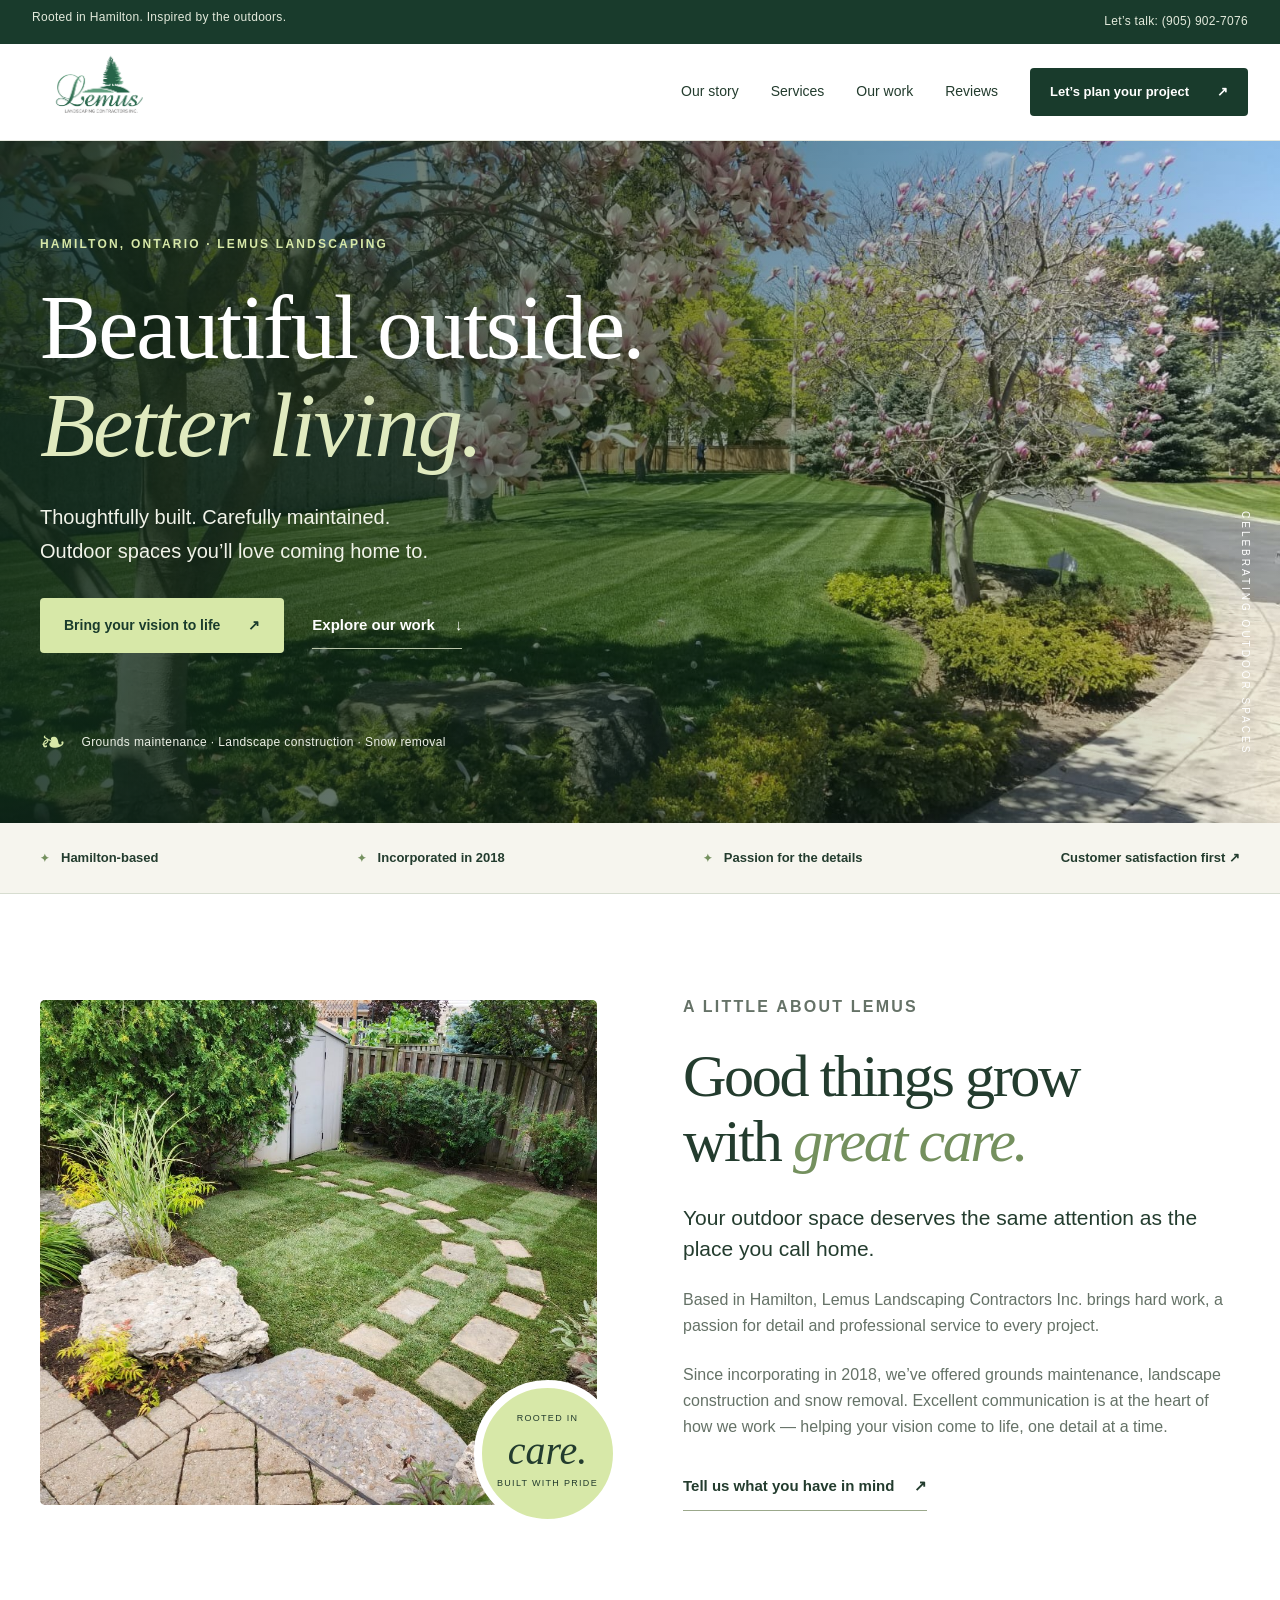
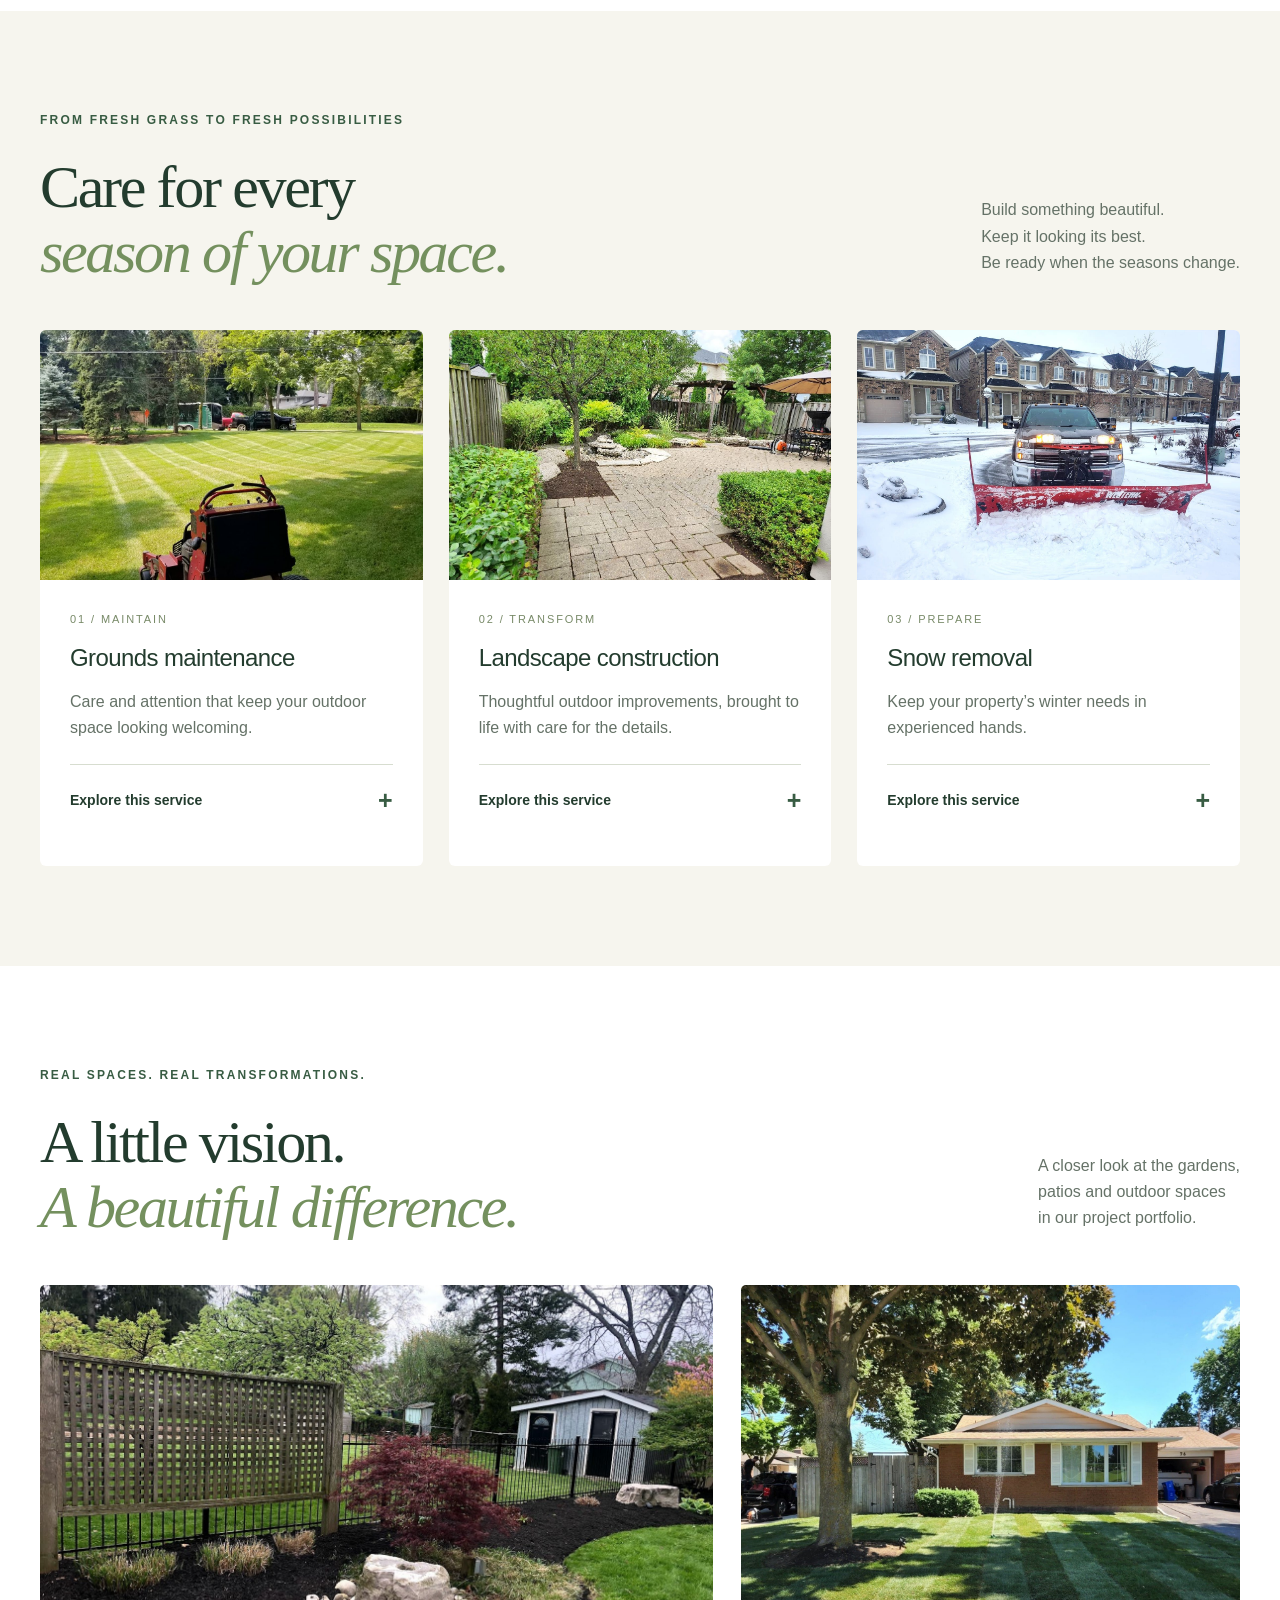
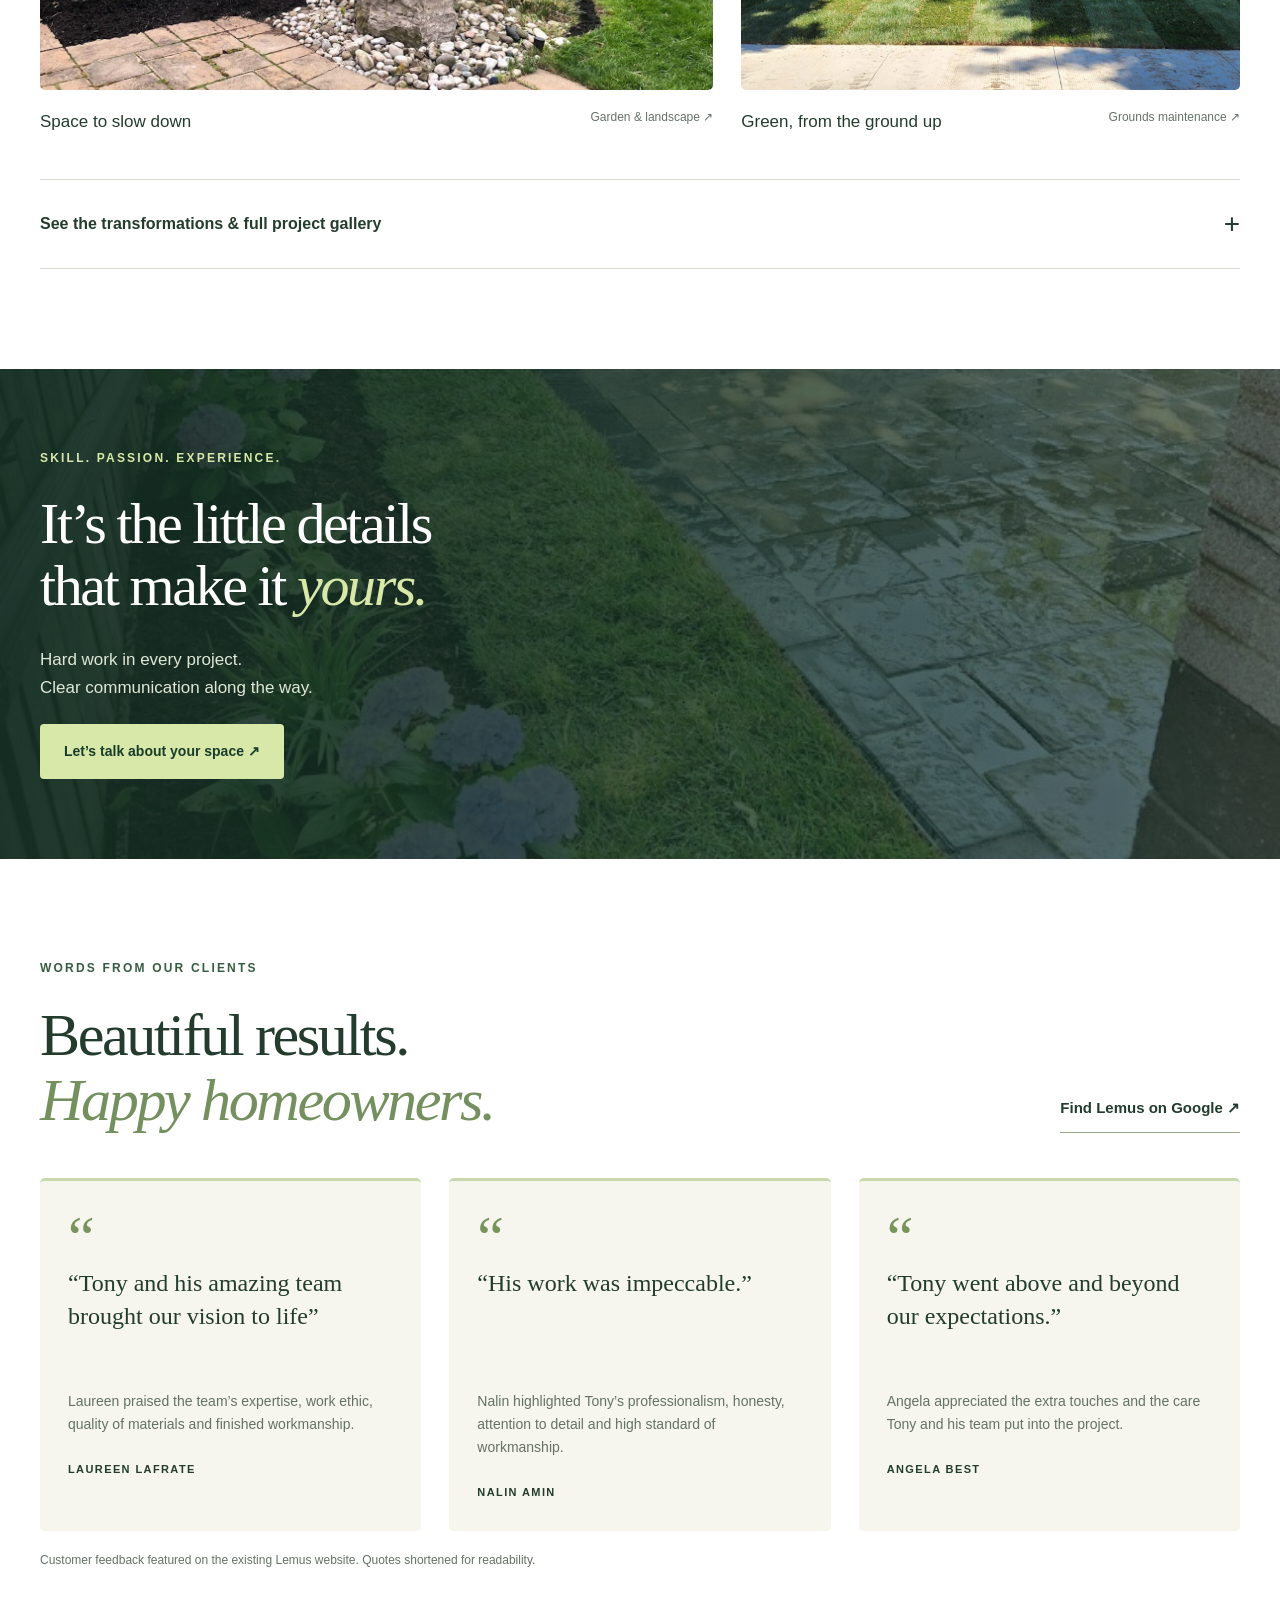
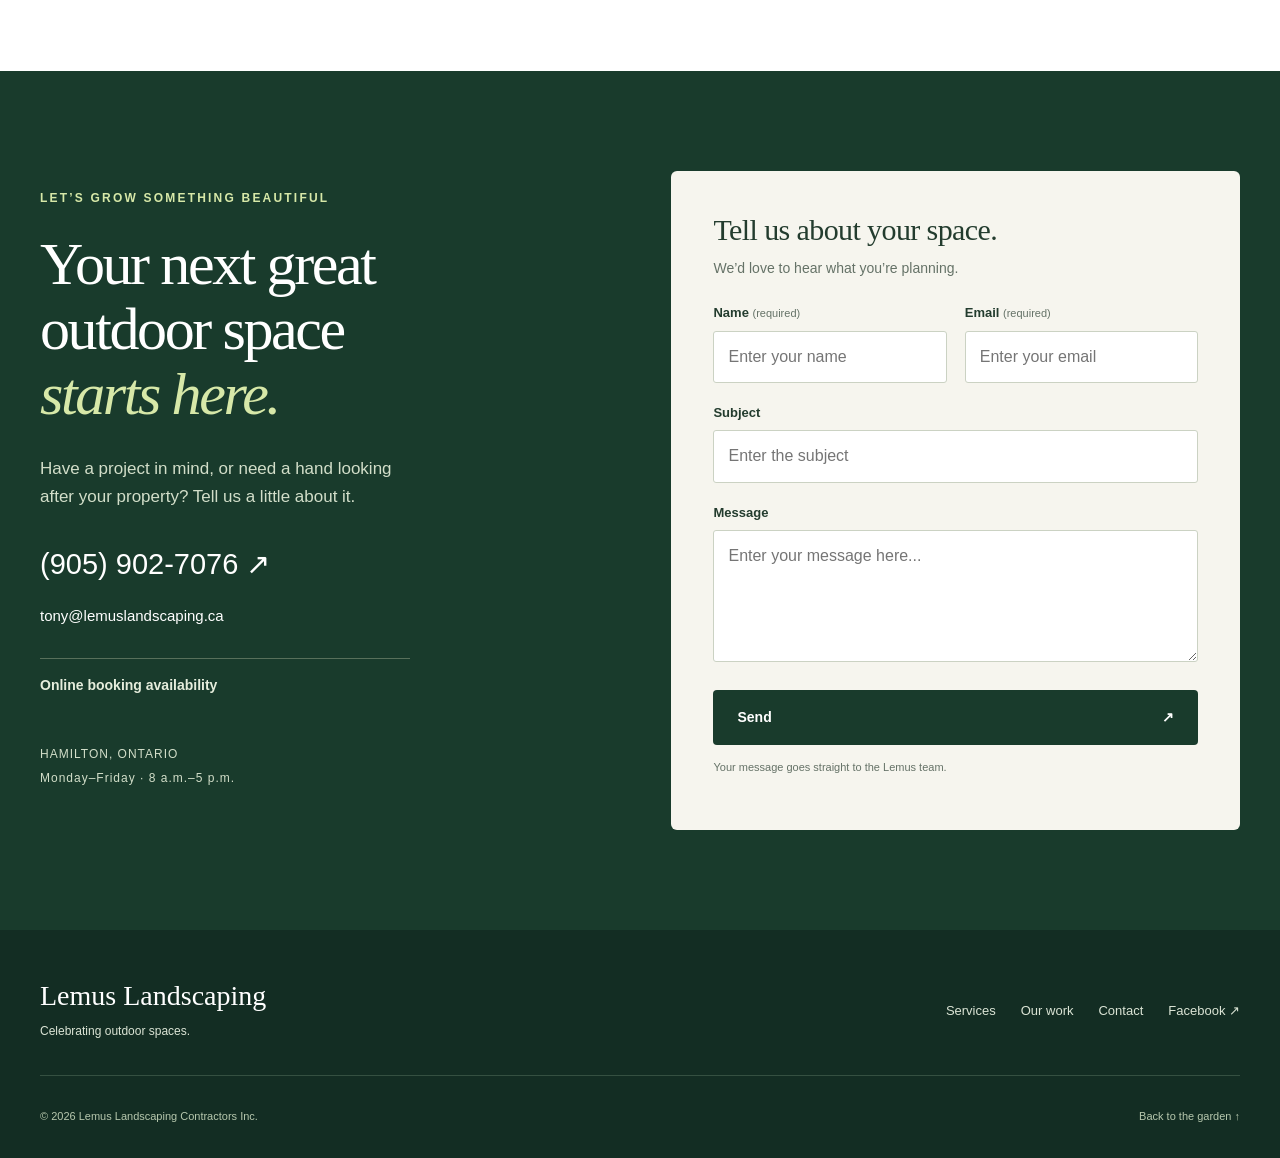
==== index.html @ d463853b "Contact form posts to FormSubmit; add thank-you page" ====
<!doctype html>
<html lang="en"><head><meta charset="utf-8"><meta name="viewport" content="width=device-width, initial-scale=1"><meta name="theme-color" content="#193b2c"><meta name="description" content="Hamilton-based Lemus Landscaping Contractors Inc. Grounds maintenance, landscape construction and snow removal. Call 905-902-7076 to discuss your outdoor space."><title>Lemus Landscaping | Beautiful outdoor spaces in Hamilton</title><link rel="icon" href="assets/favicon.svg" type="image/svg+xml"><link rel="stylesheet" href="styles.css"><script defer src="config.js"></script><script defer src="script.js"></script></head>
<body><a class="skip" href="#main">Skip to content</a>
<div class="topbar"><span>Rooted in Hamilton. Inspired by the outdoors.</span><a href="tel:+19059027076">Let’s talk: (905) 902-7076</a></div>
<header class="header"><div class="nav-wrap"><a class="brand" href="#home" aria-label="Lemus Landscaping home"><img src="assets/logo.png" width="144" height="100" alt="Lemus Landscaping Contractors Inc."></a><button class="menu-toggle" aria-controls="nav" aria-expanded="false" type="button"><span class="menu-lines" aria-hidden="true">☰</span><span>Menu</span></button><nav id="nav" aria-label="Main navigation"><a href="#about">Our story</a><a href="#services">Services</a><a href="#projects">Our work</a><a href="#reviews">Reviews</a><a class="button small" href="#contact">Let’s plan your project <span aria-hidden="true">↗</span></a></nav></div></header>
<main id="main">
<section class="hero" id="home"><div class="hero-photo" role="img" aria-label="A Lemus landscaped garden with flowering trees and a lush green lawn"></div><div class="hero-shade"></div><div class="hero-content wrap"><p class="eyebrow light">HAMILTON, ONTARIO · LEMUS LANDSCAPING</p><h1>Beautiful outside.<br><em>Better living.</em></h1><p class="hero-copy">Thoughtfully built. Carefully maintained.<br>Outdoor spaces you’ll love coming home to.</p><div class="actions"><a class="button lime" href="#contact">Bring your vision to life <span aria-hidden="true">↗</span></a><a class="text-link white" href="#projects">Explore our work <span aria-hidden="true">↓</span></a></div><div class="hero-note"><span class="leaf" aria-hidden="true">❧</span><span>Grounds maintenance · Landscape construction · Snow removal</span></div></div><span class="vertical-note">CELEBRATING OUTDOOR SPACES</span></section>
<div class="trustbar"><div class="wrap trust-inner"><span>Hamilton-based</span><span>Incorporated in 2018</span><span>Passion for the details</span><a href="#reviews">Customer satisfaction first ↗</a></div></div>
<section class="section about wrap" id="about"><div class="about-images"><img class="about-main" src="assets/project-01.jpg" width="660" height="570" loading="lazy" alt="Stone stepping path surrounded by lush grass and garden planting"><div class="stamp"><span>ROOTED IN</span><strong>care.</strong><span>BUILT WITH PRIDE</span></div></div><div class="about-copy"><p class="eyebrow">A LITTLE ABOUT LEMUS</p><h2>Good things grow<br>with <em>great care.</em></h2><p class="lead">Your outdoor space deserves the same attention as the place you call home.</p><p>Based in Hamilton, Lemus Landscaping Contractors Inc. brings hard work, a passion for detail and professional service to every project.</p><p>Since incorporating in 2018, we’ve offered grounds maintenance, landscape construction and snow removal. Excellent communication is at the heart of how we work — helping your vision come to life, one detail at a time.</p><a class="text-link" href="#contact">Tell us what you have in mind <span aria-hidden="true">↗</span></a></div></section>
<section class="services section" id="services"><div class="wrap"><div class="section-heading"><div><p class="eyebrow">FROM FRESH GRASS TO FRESH POSSIBILITIES</p><h2>Care for every<br><em>season of your space.</em></h2></div><p>Build something beautiful.<br>Keep it looking its best.<br>Be ready when the seasons change.</p></div><div class="service-grid">
<article class="service"><img src="assets/project-21.jpg" width="640" height="480" loading="lazy" alt="Lemus mowing equipment on a neatly maintained green lawn"><div class="service-body"><span class="number">01 / MAINTAIN</span><h3>Grounds maintenance</h3><p>Care and attention that keep your outdoor space looking welcoming.</p><details><summary>Explore this service</summary><p>Talk to us about the grounds maintenance your property needs and the care schedule that fits your space.</p><a href="#contact" class="text-link" data-subject="Grounds maintenance enquiry">Discuss grounds maintenance ↗</a></details></div></article>
<article class="service"><img src="assets/project-22.jpg" width="640" height="480" loading="lazy" alt="A paved garden patio with greenery and mature trees"><div class="service-body"><span class="number">02 / TRANSFORM</span><h3>Landscape construction</h3><p>Thoughtful outdoor improvements, brought to life with care for the details.</p><details><summary>Explore this service</summary><p>Our project photographs show paving, garden spaces, lawns, fencing and poolside landscaping. Tell us about your ideas so we can discuss the right scope for your property.</p><a href="#contact" class="text-link" data-subject="Landscape construction enquiry">Discuss your project ↗</a></details></div></article>
<article class="service"><img src="assets/project-23.jpg" width="640" height="480" loading="lazy" alt="Lemus snow removal truck clearing snow in a residential neighbourhood"><div class="service-body"><span class="number">03 / PREPARE</span><h3>Snow removal</h3><p>Keep your property’s winter needs in experienced hands.</p><details><summary>Explore this service</summary><p>Contact our team to discuss snow removal availability, the areas you need cleared and your property’s winter requirements.</p><a href="#contact" class="text-link" data-subject="Snow removal enquiry">Ask about snow removal ↗</a></details></div></article>
</div></div></section>
<section class="section projects wrap" id="projects"><div class="section-heading"><div><p class="eyebrow">REAL SPACES. REAL TRANSFORMATIONS.</p><h2>A little vision.<br><em>A beautiful difference.</em></h2></div><p>A closer look at the gardens,<br>patios and outdoor spaces<br>in our project portfolio.</p></div><div class="project-grid"><figure class="project-large"><a href="assets/project-05.jpg" target="_blank" rel="noopener"><img src="assets/project-05.jpg" width="900" height="700" loading="lazy" alt="Completed backyard garden with paving, lawn, stone borders and shrubs"></a><figcaption><span>Space to slow down</span><span>Garden &amp; landscape ↗</span></figcaption></figure><figure><a href="assets/project-19.jpg" target="_blank" rel="noopener"><img src="assets/project-19.jpg" width="700" height="700" loading="lazy" alt="Lush striped lawn and patio in front of a garden building"></a><figcaption><span>Green, from the ground up</span><span>Grounds maintenance ↗</span></figcaption></figure></div>
<details class="project-details"><summary>See the transformations &amp; full project gallery <span aria-hidden="true">+</span></summary><div class="expanded"><h3>Before &amp; after</h3><p>Original project photographs from the Lemus portfolio.</p><div class="before-after"><figure><img src="assets/project-07.jpg" width="600" height="650" loading="lazy" alt="Side passage before paving"><figcaption>BEFORE / Side passage</figcaption></figure><figure><img src="assets/project-08.jpg" width="600" height="650" loading="lazy" alt="Same passage after installation of a paved walkway"><figcaption>AFTER / A finished walkway</figcaption></figure><figure><img src="assets/project-09.jpg" width="600" height="650" loading="lazy" alt="Backyard before lawn and paving installation"><figcaption>BEFORE / Backyard</figcaption></figure><figure><img src="assets/project-10.jpg" width="600" height="650" loading="lazy" alt="Backyard after installation of lawn and paving"><figcaption>AFTER / Lawn &amp; paving</figcaption></figure></div><h3>From groundwork to finished spaces</h3><div class="gallery"><figure><a href="assets/project-02.jpg" target="_blank" rel="noopener"><img src="assets/project-02.jpg" width="640" height="480" loading="lazy" alt="Lemus Landscaping branded equipment trailer"><figcaption>The Lemus team at work</figcaption></a></figure><figure><a href="assets/project-04.jpg" target="_blank" rel="noopener"><img src="assets/project-04.jpg" width="640" height="480" loading="lazy" alt="Completed paved patio behind a home"><figcaption>A finished patio space</figcaption></a></figure><figure><a href="assets/project-11.jpg" target="_blank" rel="noopener"><img src="assets/project-11.jpg" loading="lazy" width="640" height="480" alt="Fencing project along a tree-lined street"></a><figcaption>Fencing project along a tree-lined street</figcaption></figure><figure><a href="assets/project-12.jpg" target="_blank" rel="noopener"><img src="assets/project-12.jpg" loading="lazy" width="640" height="480" alt="Lawn and fence installation in progress"></a><figcaption>Lawn and fence installation in progress</figcaption></figure><figure><a href="assets/project-13.jpg" target="_blank" rel="noopener"><img src="assets/project-13.jpg" loading="lazy" width="640" height="480" alt="Fence construction and site preparation"></a><figcaption>Fence construction and site preparation</figcaption></figure><figure><a href="assets/project-14.jpg" target="_blank" rel="noopener"><img src="assets/project-14.jpg" loading="lazy" width="640" height="480" alt="Completed fencing project"></a><figcaption>Completed fencing project</figcaption></figure><figure><a href="assets/project-15.jpg" target="_blank" rel="noopener"><img src="assets/project-15.jpg" loading="lazy" width="640" height="480" alt="Backyard landscaping in progress"></a><figcaption>Backyard landscaping in progress</figcaption></figure><figure><a href="assets/project-16.jpg" target="_blank" rel="noopener"><img src="assets/project-16.jpg" loading="lazy" width="640" height="480" alt="Poolside landscape construction"></a><figcaption>Poolside landscape construction</figcaption></figure><figure><a href="assets/project-17.jpg" target="_blank" rel="noopener"><img src="assets/project-17.jpg" loading="lazy" width="640" height="480" alt="Preparing a backyard patio"></a><figcaption>Preparing a backyard patio</figcaption></figure><figure><a href="assets/project-18.jpg" target="_blank" rel="noopener"><img src="assets/project-18.jpg" loading="lazy" width="640" height="480" alt="Poolside paving and landscaping"></a><figcaption>Poolside paving and landscaping</figcaption></figure><figure><a href="assets/project-24.jpg" target="_blank" rel="noopener"><img src="assets/project-24.jpg" loading="lazy" width="640" height="480" alt="Lemus grounds maintenance equipment"></a><figcaption>Lemus grounds maintenance equipment</figcaption></figure><figure><a href="assets/project-25.jpg" target="_blank" rel="noopener"><img src="assets/project-25.jpg" loading="lazy" width="640" height="480" alt="Lemus snow removal vehicles"></a><figcaption>Lemus snow removal vehicles</figcaption></figure><figure><a href="assets/project-26.jpg" target="_blank" rel="noopener"><img src="assets/project-26.jpg" loading="lazy" width="640" height="480" alt="Backyard patio and lawn"></a><figcaption>Backyard patio and lawn</figcaption></figure><figure><a href="assets/project-27.jpg" target="_blank" rel="noopener"><img src="assets/project-27.jpg" loading="lazy" width="640" height="480" alt="Finished poolside outdoor space"></a><figcaption>Finished poolside outdoor space</figcaption></figure><figure><a href="assets/project-28.jpg" target="_blank" rel="noopener"><img src="assets/project-28.jpg" loading="lazy" width="640" height="480" alt="Fence before replacement"></a><figcaption>Fence before replacement</figcaption></figure></div></div></details></section>
<section class="care-banner"><div class="wrap"><p class="eyebrow light">SKILL. PASSION. EXPERIENCE.</p><h2>It’s the little details<br>that make it <em>yours.</em></h2><p>Hard work in every project.<br>Clear communication along the way.</p><a class="button lime" href="#contact">Let’s talk about your space ↗</a></div></section>
<section class="section reviews wrap" id="reviews"><div class="section-heading"><div><p class="eyebrow">WORDS FROM OUR CLIENTS</p><h2>Beautiful results.<br><em>Happy homeowners.</em></h2></div><a class="text-link" href="https://g.co/kgs/JdqiyX" target="_blank" rel="noopener noreferrer">Find Lemus on Google ↗</a></div><div class="review-grid"><article class="review"><span class="quote" aria-hidden="true">“</span><blockquote>“Tony and his amazing team brought our vision to life”</blockquote><p>Laureen praised the team’s expertise, work ethic, quality of materials and finished workmanship.</p><footer>LAUREEN LAFRATE</footer></article><article class="review"><span class="quote" aria-hidden="true">“</span><blockquote>“His work was impeccable.”</blockquote><p>Nalin highlighted Tony’s professionalism, honesty, attention to detail and high standard of workmanship.</p><footer>NALIN AMIN</footer></article><article class="review"><span class="quote" aria-hidden="true">“</span><blockquote>“Tony went above and beyond our expectations.”</blockquote><p>Angela appreciated the extra touches and the care Tony and his team put into the project.</p><footer>ANGELA BEST</footer></article></div><p class="review-source">Customer feedback featured on the existing Lemus website. Quotes shortened for readability.</p></section>
<section class="contact section" id="contact"><div class="wrap contact-grid"><div class="contact-copy"><p class="eyebrow light">LET’S GROW SOMETHING BEAUTIFUL</p><h2>Your next great<br>outdoor space<br><em>starts here.</em></h2><p>Have a project in mind, or need a hand looking after your property? Tell us a little about it.</p><a class="contact-phone" href="tel:+19059027076">(905) 902-7076 ↗</a><a class="contact-email" href="mailto:tony@lemuslandscaping.ca">tony@lemuslandscaping.ca</a><details class="booking-details"><summary>Online booking availability</summary><p>No services are currently listed on our booking page. You can check for updates or contact us directly.</p><a class="text-link white" href="https://www.lemuslandscaping.ca/book-online" target="_blank" rel="noopener noreferrer">Check booking availability ↗</a></details><p class="hours">HAMILTON, ONTARIO<br>Monday–Friday · 8 a.m.–5 p.m.</p></div><form id="contact-form" class="contact-form" action="https://formsubmit.co/tony@lemuslandscaping.ca" method="POST"><input type="hidden" name="_subject" value="New quote request from lemuslandscaping.ca"><input type="hidden" name="_template" value="table"><!-- _next must change to the live domain (e.g. https://lemuslandscaping.ca/thanks.html) at handover --><input type="hidden" name="_next" value="https://tylern7.github.io/LemusLandscaping/thanks.html"><input type="text" name="_honey" style="display:none" tabindex="-1" autocomplete="off"><h3>Tell us about your space.</h3><p>We’d love to hear what you’re planning.</p><div class="form-row"><div><label for="name">Name <span>(required)</span></label><input id="name" name="name" type="text" placeholder="Enter your name" maxlength="100" autocomplete="name" required></div><div><label for="email">Email <span>(required)</span></label><input id="email" name="email" type="email" placeholder="Enter your email" maxlength="250" autocomplete="email" required></div></div><label for="subject">Subject</label><input id="subject" name="subject" type="text" placeholder="Enter the subject"><label for="message">Message</label><textarea id="message" name="message" rows="4" placeholder="Enter your message here..."></textarea><button class="button" type="submit">Send <span aria-hidden="true">↗</span></button><p class="form-note" id="form-note">Your message goes straight to the Lemus team.</p><p id="form-status" role="status" aria-live="polite"></p></form></div></section>
</main><footer class="footer"><div class="wrap footer-top"><div><strong>Lemus Landscaping</strong><p>Celebrating outdoor spaces.</p></div><div><a href="#services">Services</a><a href="#projects">Our work</a><a href="#contact">Contact</a><a href="https://www.facebook.com/lemuslandscapingcontractors" target="_blank" rel="noopener noreferrer">Facebook ↗</a></div></div><div class="wrap footer-bottom"><span>© <span id="year">2026</span> Lemus Landscaping Contractors Inc.</span><a href="#home">Back to the garden ↑</a></div></footer>
</body></html>
---- styles.css ----
:root{--forest:#193b2c;--deep:#132d23;--green:#385c43;--lime:#d7e8a8;--cream:#f6f5ee;--ink:#233c2e;--muted:#657267;--line:#d7ddd0}*{box-sizing:border-box}html{scroll-behavior:smooth;scroll-padding-top:100px}body{margin:0;background:#fff;color:var(--ink);font-family:Arial,Helvetica,sans-serif;font-size:17px;line-height:1.65}a{color:inherit;text-decoration:none}a,button,input,textarea,summary{-webkit-tap-highlight-color:transparent}button,input,textarea{font:inherit}button,a,summary{touch-action:manipulation}img{display:block;max-width:100%;object-fit:cover}figure{margin:0}h1,h2,h3,p{margin-top:0}h1,h2{font-family:Georgia,'Times New Roman',serif;font-weight:400;letter-spacing:-2.4px;line-height:1.08}h1{font-size:clamp(54px,7.1vw,96px);margin-bottom:25px}h2{font-size:clamp(38px,4.7vw,62px);margin-bottom:28px}h3{font-size:25px;line-height:1.25;font-weight:500;letter-spacing:-.6px;margin-bottom:16px}em{font-weight:400;color:#74905e}p{margin-bottom:22px}a:focus-visible,button:focus-visible,summary:focus-visible{outline:3px solid #719243;outline-offset:5px}.wrap{max-width:1200px;width:calc(100% - 64px);margin-inline:auto}.section{padding-top:100px;padding-bottom:100px}.eyebrow{font-size:12px;letter-spacing:2.2px;font-weight:700;margin-bottom:24px;color:var(--green)}.eyebrow.light{color:var(--lime)}.topbar{background:var(--forest);color:#e3eadc;padding:8px 32px;display:flex;justify-content:space-between;font-size:12px;letter-spacing:.3px}.topbar a{padding:4px 0}.header{position:sticky;top:0;z-index:50;background:rgba(255,255,255,.98);border-bottom:1px solid #e6e8df}.nav-wrap{max-width:1264px;width:calc(100% - 64px);margin:auto;display:flex;align-items:center;justify-content:space-between;min-height:96px}.brand{display:flex;align-items:center;min-height:44px}.brand img{width:134px;height:84px;object-fit:contain}nav{display:flex;align-items:center;gap:32px;font-size:14px}nav>a{min-height:44px;display:flex;align-items:center}nav>a:hover:not(.button){color:#668343}.button{display:inline-flex;align-items:center;justify-content:space-between;gap:28px;min-height:54px;border:0;background:var(--forest);color:#fff;padding:16px 24px;font-size:14px;font-weight:600;cursor:pointer;border-radius:4px}.button:hover{background:#2e513a}.button.lime{background:var(--lime);color:var(--forest)}.button.lime:hover{background:#e5f0c4}.button.small{min-height:48px;padding:12px 20px;font-size:13px}.text-link{display:inline-flex;align-items:center;gap:20px;font-size:15px;font-weight:600;border-bottom:1px solid #9ba88b;min-height:48px}.text-link.white{color:#fff;border-color:#bbc6ab}.menu-toggle{display:none}.skip{position:fixed;top:-100px;left:16px;padding:12px;background:#fff;z-index:100}.skip:focus{top:10px}.hero{position:relative;color:white;min-height:670px;overflow:hidden}.hero-photo,.hero-shade{position:absolute;inset:0}.hero-photo{background:url('assets/project-06.jpg') center 48%/cover no-repeat}.hero-shade{background:linear-gradient(90deg,rgba(13,39,25,.85),rgba(13,39,25,.35) 65%,rgba(13,39,25,.06))}.hero-content{position:relative;padding-top:94px;padding-bottom:55px}.hero h1 em{color:#e0eabf}.hero-copy{font-size:20px;color:#f1f3e9;line-height:1.7}.actions{display:flex;align-items:center;gap:28px;margin-top:30px}.hero-note{display:flex;align-items:center;gap:15px;margin-top:64px;font-size:12px;color:#ecf0e6;letter-spacing:.4px}.leaf{font-size:31px;color:var(--lime)}.vertical-note{position:absolute;right:27px;bottom:68px;writing-mode:vertical-rl;font-size:10px;letter-spacing:3px}.trustbar{background:var(--cream);border-bottom:1px solid var(--line)}.trust-inner{display:flex;align-items:center;justify-content:space-between;padding:24px 0;font-size:13px;font-weight:600}.trust-inner span:before{content:'✦';font-size:11px;margin-right:12px;color:#74905e}.about{display:grid;grid-template-columns:1fr 1fr;gap:86px;align-items:center}.about-images{position:relative}.about-main{width:100%;height:505px;border-radius:5px 5px 90px 5px}.stamp{position:absolute;bottom:-22px;right:-24px;width:147px;height:147px;border-radius:50%;background:var(--lime);border:8px solid #fff;text-align:center;padding:25px 10px;line-height:1.2}.stamp span{display:block;font-size:9px;letter-spacing:1.3px}.stamp strong{display:block;font:italic 40px Georgia;margin:4px 0}.about-copy p{font-size:16px;color:var(--muted)}.about-copy .lead{font-size:21px;color:var(--ink);line-height:1.5}.services{background:var(--cream)}.section-heading{display:flex;justify-content:space-between;align-items:flex-end;gap:30px;margin-bottom:45px}.section-heading h2{margin-bottom:0}.section-heading>p{color:var(--muted);font-size:16px;margin:0 0 8px;max-width:320px}.service-grid{display:grid;grid-template-columns:repeat(3,1fr);gap:26px}.service{background:#fff;border-radius:6px;overflow:hidden}.service>img{width:100%;height:250px}.service-body{padding:30px}.number{font-size:11px;letter-spacing:1.9px;color:#788a68;display:block;margin-bottom:15px}.service-body>p{font-size:16px;color:var(--muted);min-height:53px}.service h3{font-size:24px}details>summary{list-style:none;cursor:pointer;min-height:48px;display:flex;align-items:center;justify-content:space-between;font-size:14px;font-weight:600;border-top:1px solid var(--line);padding:15px 0;gap:16px}details>summary::-webkit-details-marker{display:none}.service summary:after{content:'+';font-size:25px;color:var(--green)}.service details[open] summary:after{content:'−'}.service details p{font-size:15px;color:var(--muted);margin:12px 0}.service details .text-link{font-size:13px}.project-grid{display:grid;grid-template-columns:1.35fr 1fr;gap:28px}.project-grid img{width:100%;height:405px;border-radius:5px}.project-grid a:hover img,.gallery a:hover img{filter:brightness(.95)}figcaption{font-size:12px;color:var(--muted);padding:18px 0}.project-grid figcaption{display:flex;justify-content:space-between;gap:14px}.project-grid figcaption span:first-child{font-size:17px;color:var(--ink)}.project-details{margin-top:25px;border-bottom:1px solid var(--line)}.project-details>summary{font-size:16px;padding:21px 0;min-height:68px}.project-details>summary span{font-size:28px;font-weight:400}.expanded{padding:25px 0}.before-after{display:grid;grid-template-columns:repeat(4,1fr);gap:18px;margin:30px 0 40px}.before-after img{height:290px;width:100%;border-radius:4px}.gallery{display:grid;grid-template-columns:repeat(3,1fr);gap:25px}.gallery img{width:100%;height:250px;border-radius:4px}.care-banner{position:relative;background:linear-gradient(90deg,rgba(19,45,35,.94),rgba(19,45,35,.62)),url('assets/project-03.jpg') center 60%/cover no-repeat;padding:80px 0;color:#fff}.care-banner h2{font-size:58px}.care-banner em{color:var(--lime)}.care-banner p:not(.eyebrow){color:#dfe8d6}.care-banner .wrap{position:relative}.review-grid{display:grid;grid-template-columns:repeat(3,1fr);gap:28px}.review{padding:26px 28px 30px;background:var(--cream);border-radius:5px;border-top:3px solid #c8d9ad}.quote{font:60px Georgia;color:#78935c;line-height:1}.review blockquote{font:24px/1.4 Georgia;margin:0 0 20px;min-height:103px}.review p{font-size:14px;color:var(--muted)}.review footer{font-size:11px;letter-spacing:1.4px;font-weight:700;margin-top:24px}.review-source{font-size:12px;color:var(--muted);margin-top:20px;margin-bottom:0}.contact{background:var(--forest);color:white}.contact-grid{display:grid;grid-template-columns:1fr 1.05fr;gap:90px;align-items:center}.contact h2{font-size:60px}.contact h2 em{color:var(--lime)}.contact-copy>p:not(.eyebrow){color:#d2dec9;max-width:370px}.contact-phone{display:block;font-size:29px;margin:30px 0 5px;min-height:48px}.contact-email{font-size:15px;display:inline-flex;align-items:center;min-height:44px;overflow-wrap:anywhere}.hours{margin-top:30px;font-size:12px;letter-spacing:1px;line-height:2}.contact-form{background:var(--cream);color:var(--ink);padding:42px;border-radius:6px}.contact-form h3{font:30px Georgia;margin-bottom:10px}.contact-form>p{font-size:14px;color:var(--muted)}label{display:block;font-size:13px;font-weight:600;margin-bottom:7px}label span{font-weight:400;color:#657267;font-size:11px}input,textarea{width:100%;border:1px solid #cbd2c3;border-radius:3px;background:#fff;color:var(--ink);font-size:16px;min-height:48px;padding:12px 14px;outline:none;margin-bottom:19px}textarea{resize:vertical;min-height:125px}input:focus,textarea:focus{outline:2px solid #75954e;outline-offset:2px}.form-row{display:grid;grid-template-columns:1fr 1fr;gap:18px}.contact-form .button{width:100%}.contact-form .form-note{font-size:11px;line-height:1.5;margin:14px 0 0}.contact-form #form-status{margin:12px 0 0;font-size:13px}.footer{background:var(--deep);color:#dbe4d5;padding:50px 0 20px}.footer-top{display:flex;align-items:center;justify-content:space-between;padding-bottom:34px}.footer strong{font:28px Georgia;color:#fff}.footer p{font-size:12px;margin:8px 0 0}.footer-top>div:last-child{display:flex;gap:25px;font-size:13px}.footer a{min-height:44px;display:inline-flex;align-items:center}.footer-bottom{border-top:1px solid #355041;display:flex;justify-content:space-between;align-items:center;padding-top:18px;font-size:11px;color:#b7c8ae}
@media(min-width:1450px){.hero{min-height:740px}.hero-content{padding-top:116px}}
@media(max-width:1000px){nav{gap:18px}.nav-wrap,.wrap{width:calc(100% - 48px)}.about{gap:45px}.service-body{padding:23px}.service h3{font-size:22px}.contact-grid{gap:45px}.contact-form{padding:30px}.contact h2{font-size:50px}.project-grid figcaption{display:block}.project-grid figcaption span{display:block}.review{padding:23px}.section{padding:78px 0}}
@media(max-width:760px){html{scroll-padding-top:79px}.wrap,.nav-wrap{width:calc(100% - 40px)}.topbar{padding:8px 20px;justify-content:center}.topbar span{display:none}.topbar a{min-height:24px}.nav-wrap{min-height:76px}.brand img{width:110px;height:70px}.menu-toggle{display:flex;align-items:center;gap:9px;min-height:44px;padding:10px 8px;border:0;background:transparent;color:var(--forest);font-size:14px}.menu-lines{font-size:21px}nav{display:none;position:absolute;top:100%;left:0;width:100%;background:#fff;padding:15px 20px 24px;border-bottom:1px solid var(--line);box-shadow:0 15px 25px #193b2c15}nav.open{display:flex;align-items:stretch;flex-direction:column;gap:4px}nav>a{padding:11px 8px;min-height:48px}nav>.button{margin-top:9px}.hero{min-height:620px}.hero-content{padding-top:70px;padding-bottom:36px}.hero h1{font-size:57px;letter-spacing:-2px}.hero-copy{font-size:18px}.hero-shade{background:linear-gradient(90deg,#102f24d9,#102f2460)}.hero-photo{background-position:57% center}.eyebrow{font-size:10px;letter-spacing:1.7px}.actions{align-items:flex-start;flex-direction:column;gap:16px;margin-top:24px}.hero-note{margin-top:40px;font-size:11px;max-width:290px}.vertical-note{display:none}.trust-inner{display:grid;grid-template-columns:1fr 1fr;gap:12px;font-size:11px;padding:23px 0}.trust-inner span:before{margin-right:6px}.trust-inner a{min-height:44px;display:flex;align-items:center}.section{padding:64px 0}.about{grid-template-columns:1fr;gap:54px}.about-main{height:355px;border-bottom-right-radius:60px}.stamp{width:128px;height:128px;right:0;bottom:-24px;padding-top:19px}.stamp strong{font-size:33px}.about-copy .lead{font-size:20px}h2{font-size:40px;letter-spacing:-1.5px}.section-heading{flex-direction:column;align-items:flex-start;gap:25px;margin-bottom:30px}.service-grid,.project-grid,.review-grid,.contact-grid{grid-template-columns:1fr}.service-grid{gap:24px}.service>img{height:260px}.service-body{padding:27px}.service-body>p{min-height:0}.project-grid{gap:23px}.project-grid img{height:330px}.project-grid figcaption{display:flex}.project-grid figcaption span:last-child{font-size:11px}.project-details>summary{font-size:14px}.before-after{grid-template-columns:1fr 1fr;gap:14px}.before-after img{height:230px}.gallery{grid-template-columns:1fr 1fr;gap:16px}.gallery img{height:185px}.gallery figcaption{font-size:11px}.care-banner{padding:66px 0}.care-banner h2{font-size:41px}.review-grid{gap:18px}.review blockquote{min-height:0;font-size:24px}.contact-grid{gap:40px}.contact h2{font-size:44px}.contact-form{padding:27px 22px}.form-row{grid-template-columns:1fr;gap:0}.contact-phone{font-size:28px}.contact-form h3{font-size:28px}.footer-top{align-items:flex-start;flex-direction:column;gap:24px}.footer-top>div:last-child{flex-wrap:wrap;gap:12px 22px}.footer-bottom{align-items:flex-start;flex-direction:column;gap:8px}.footer{padding-top:40px}}
@media(prefers-reduced-motion:reduce){html{scroll-behavior:auto}*{transition:none!important}}

.booking-details{max-width:370px;margin-top:20px}.booking-details summary{border-color:#58705b;color:#e5eddc}.booking-details p{font-size:14px;color:#d2dec9;margin:15px 0}.booking-details a{font-size:13px}
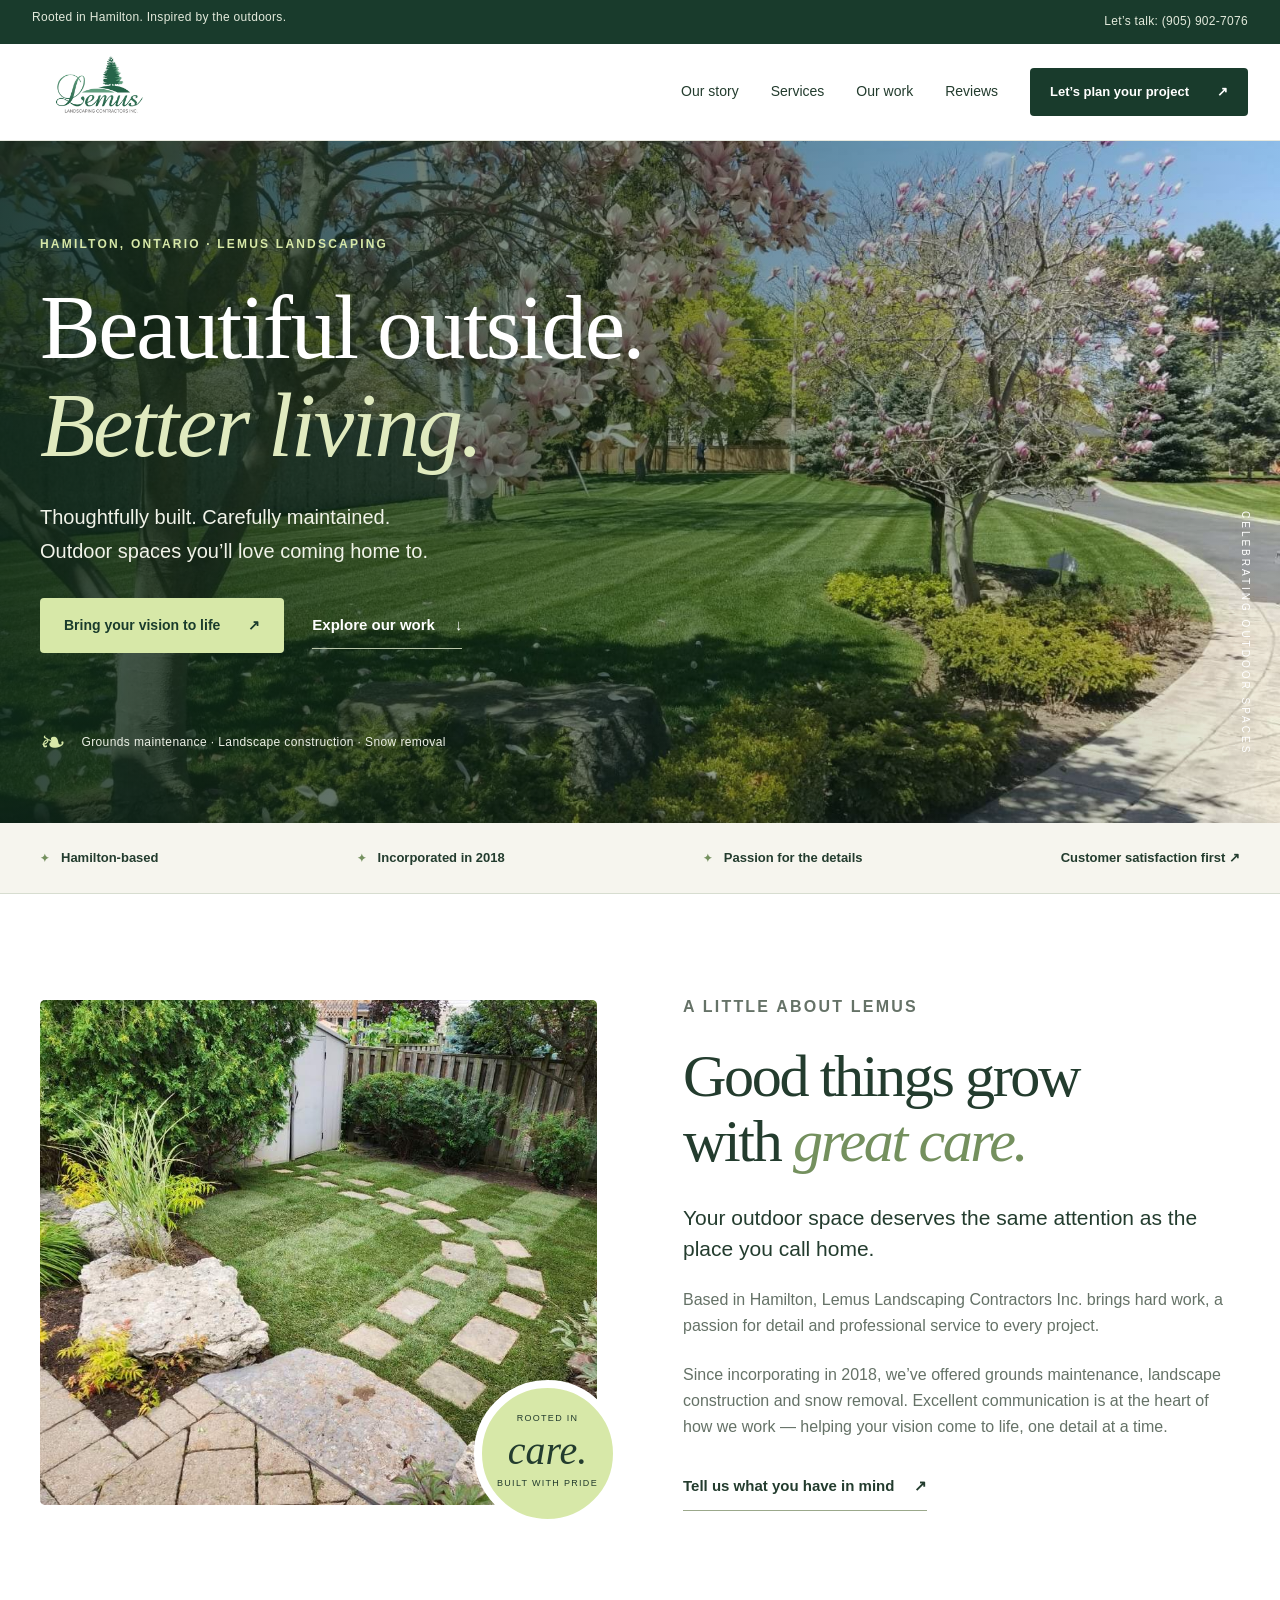
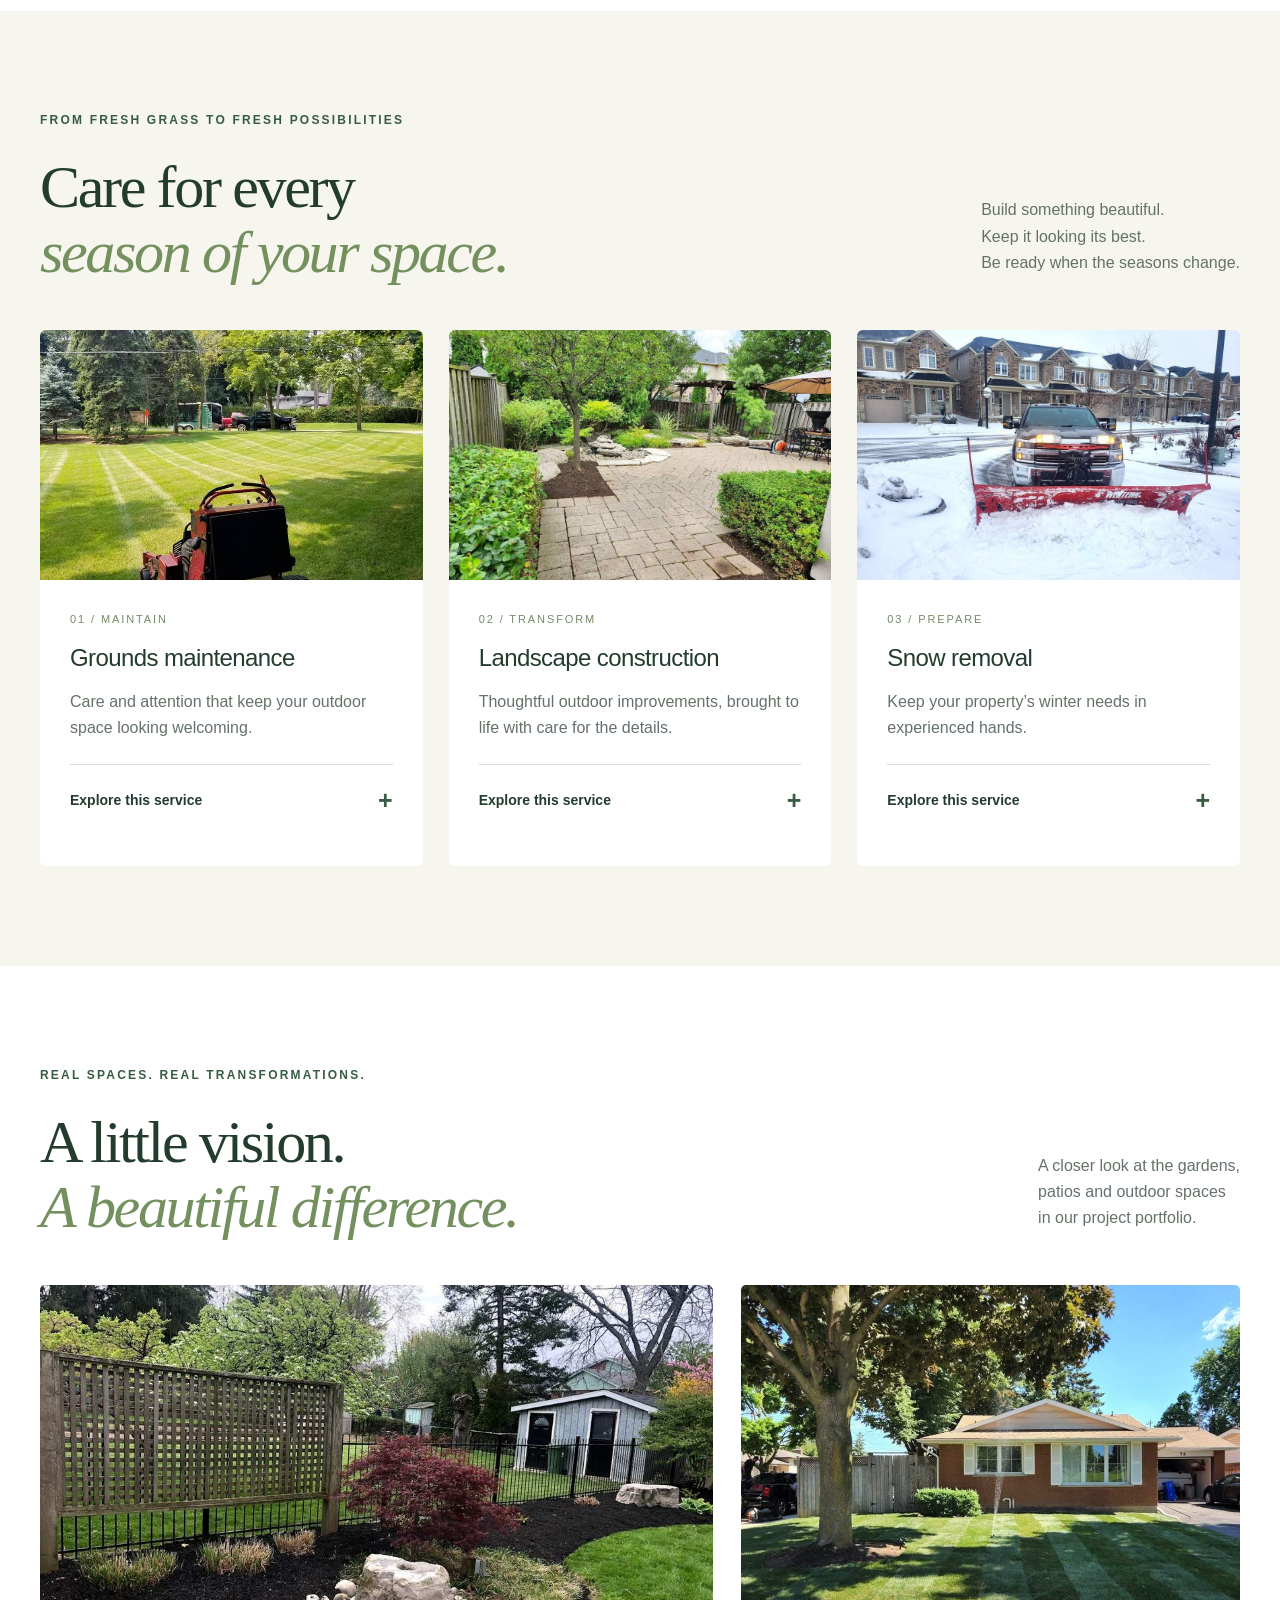
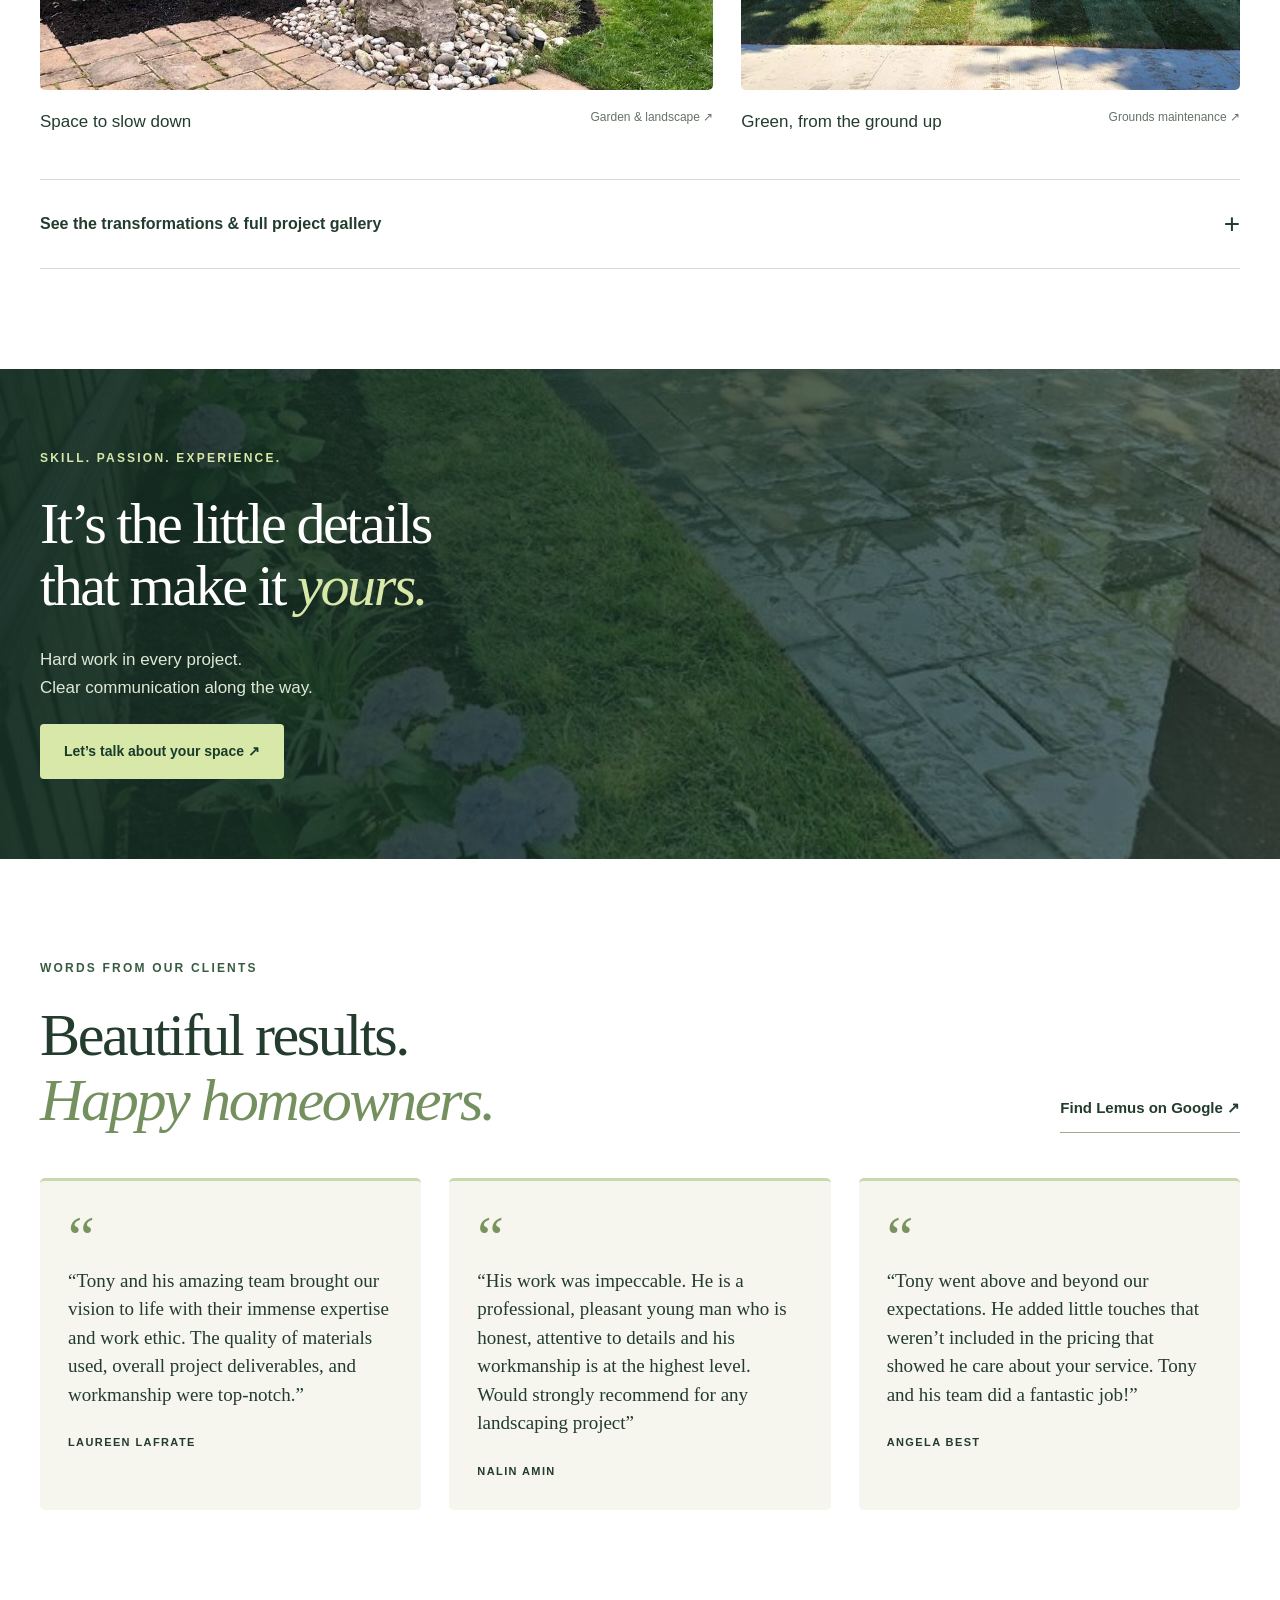
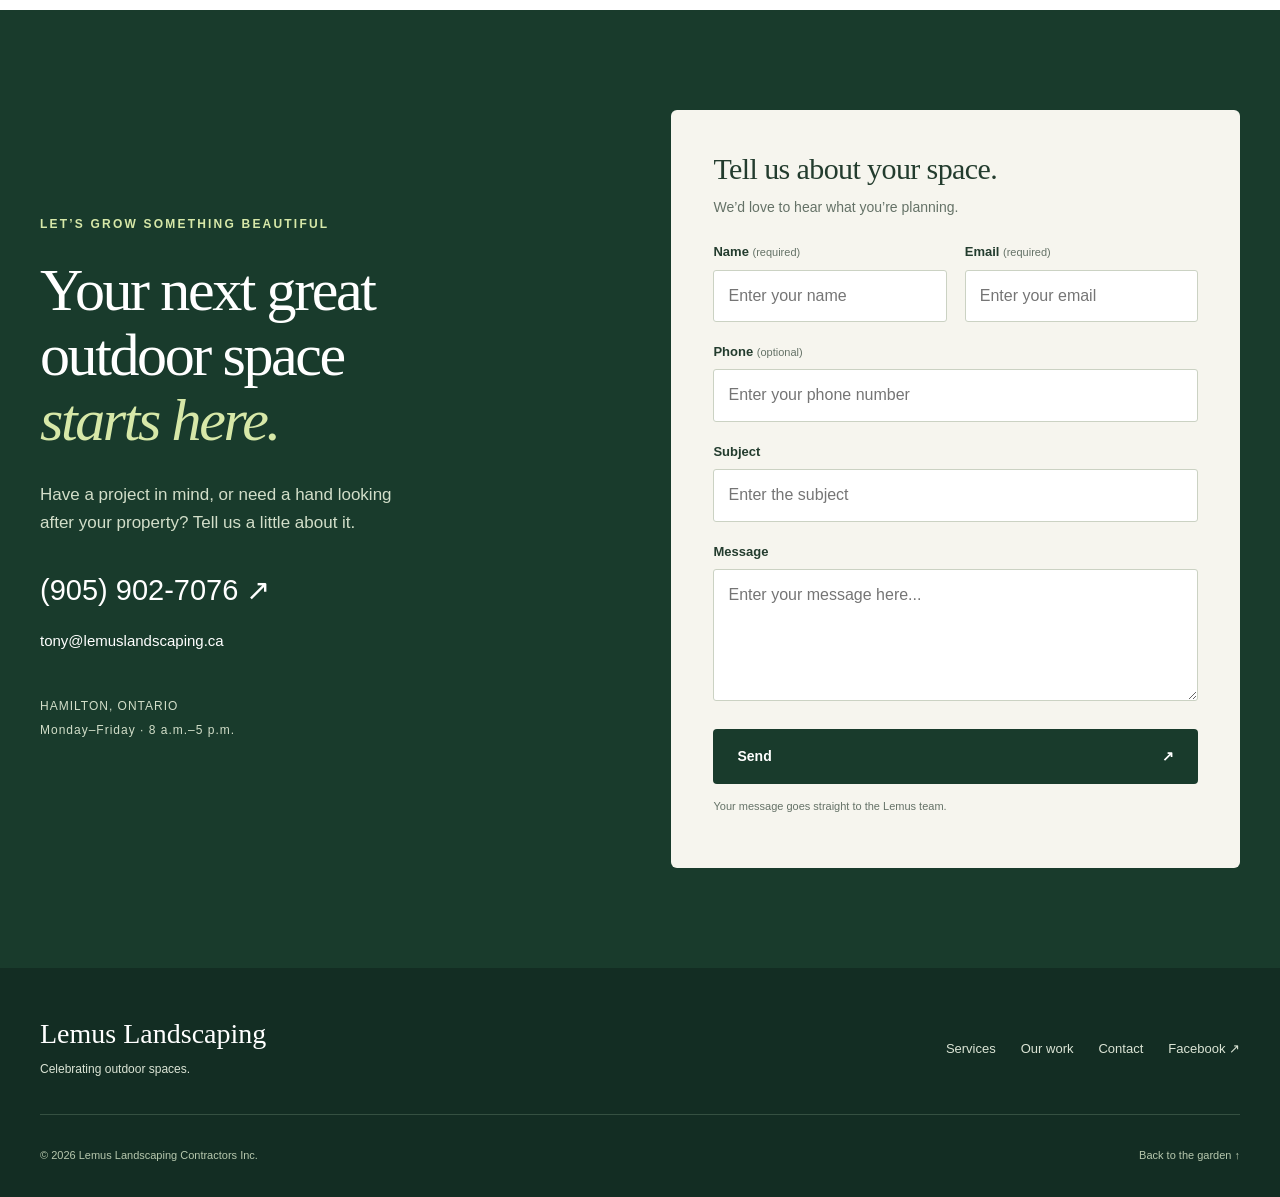
==== commit 870df30c: "Lemus: compress photos, SEO tags + LocalBusiness schema, robots/sitemap, remove booking section, opt" ====
--- a/index.html
+++ b/index.html
@@ -1,5 +1,5 @@
 <!doctype html>
-<html lang="en"><head><meta charset="utf-8"><meta name="viewport" content="width=device-width, initial-scale=1"><meta name="theme-color" content="#193b2c"><meta name="description" content="Hamilton-based Lemus Landscaping Contractors Inc. Grounds maintenance, landscape construction and snow removal. Call 905-902-7076 to discuss your outdoor space."><title>Lemus Landscaping | Beautiful outdoor spaces in Hamilton</title><link rel="icon" href="assets/favicon.svg" type="image/svg+xml"><link rel="stylesheet" href="styles.css"><script defer src="config.js"></script><script defer src="script.js"></script></head>
+<html lang="en"><head><meta charset="utf-8"><meta name="viewport" content="width=device-width, initial-scale=1"><meta name="theme-color" content="#193b2c"><meta name="description" content="Hamilton-based Lemus Landscaping Contractors Inc. Grounds maintenance, landscape construction and snow removal. Call 905-902-7076 to discuss your outdoor space."><title>Lemus Landscaping | Beautiful outdoor spaces in Hamilton</title><link rel="icon" href="assets/favicon.svg" type="image/svg+xml"><link rel="canonical" href="https://lemuslandscaping.ca/"><meta property="og:type" content="website"><meta property="og:site_name" content="Lemus Landscaping"><meta property="og:title" content="Lemus Landscaping | Beautiful outdoor spaces in Hamilton"><meta property="og:description" content="Hamilton-based Lemus Landscaping Contractors Inc. Grounds maintenance, landscape construction and snow removal. Call 905-902-7076 to discuss your outdoor space."><meta property="og:url" content="https://lemuslandscaping.ca/"><meta property="og:image" content="https://lemuslandscaping.ca/assets/og-image.jpg"><meta property="og:image:width" content="1200"><meta property="og:image:height" content="630"><meta property="og:image:alt" content="A Lemus landscaped garden"><meta property="og:locale" content="en_CA"><meta name="twitter:card" content="summary_large_image"><meta name="twitter:title" content="Lemus Landscaping | Beautiful outdoor spaces in Hamilton"><meta name="twitter:description" content="Grounds maintenance, landscape construction and snow removal in Hamilton, Ontario. Call (905) 902-7076."><meta name="twitter:image" content="https://lemuslandscaping.ca/assets/og-image.jpg"><link rel="icon" href="assets/favicon-32.png" type="image/png" sizes="32x32"><link rel="icon" href="assets/favicon-192.png" type="image/png" sizes="192x192"><link rel="apple-touch-icon" href="assets/apple-touch-icon.png" sizes="180x180"><script type="application/ld+json">{"@context":"https://schema.org","@type":"LandscapingBusiness","name":"Lemus Landscaping Contractors Inc.","url":"https://lemuslandscaping.ca/","logo":"https://lemuslandscaping.ca/assets/logo.png","image":"https://lemuslandscaping.ca/assets/og-image.jpg","telephone":"+1-905-902-7076","email":"tony@lemuslandscaping.ca","address":{"@type":"PostalAddress","addressLocality":"Hamilton","addressRegion":"ON","addressCountry":"CA"},"areaServed":{"@type":"City","name":"Hamilton"},"openingHoursSpecification":[{"@type":"OpeningHoursSpecification","dayOfWeek":["Monday","Tuesday","Wednesday","Thursday","Friday"],"opens":"08:00","closes":"17:00"}],"sameAs":["https://www.facebook.com/lemuslandscapingcontractors"]}</script><link rel="stylesheet" href="styles.css"><script defer src="script.js"></script></head>
 <body><a class="skip" href="#main">Skip to content</a>
 <div class="topbar"><span>Rooted in Hamilton. Inspired by the outdoors.</span><a href="tel:+19059027076">Let’s talk: (905) 902-7076</a></div>
 <header class="header"><div class="nav-wrap"><a class="brand" href="#home" aria-label="Lemus Landscaping home"><img src="assets/logo.png" width="144" height="100" alt="Lemus Landscaping Contractors Inc."></a><button class="menu-toggle" aria-controls="nav" aria-expanded="false" type="button"><span class="menu-lines" aria-hidden="true">☰</span><span>Menu</span></button><nav id="nav" aria-label="Main navigation"><a href="#about">Our story</a><a href="#services">Services</a><a href="#projects">Our work</a><a href="#reviews">Reviews</a><a class="button small" href="#contact">Let’s plan your project <span aria-hidden="true">↗</span></a></nav></div></header>
@@ -15,7 +15,7 @@
 <section class="section projects wrap" id="projects"><div class="section-heading"><div><p class="eyebrow">REAL SPACES. REAL TRANSFORMATIONS.</p><h2>A little vision.<br><em>A beautiful difference.</em></h2></div><p>A closer look at the gardens,<br>patios and outdoor spaces<br>in our project portfolio.</p></div><div class="project-grid"><figure class="project-large"><a href="assets/project-05.jpg" target="_blank" rel="noopener"><img src="assets/project-05.jpg" width="900" height="700" loading="lazy" alt="Completed backyard garden with paving, lawn, stone borders and shrubs"></a><figcaption><span>Space to slow down</span><span>Garden &amp; landscape ↗</span></figcaption></figure><figure><a href="assets/project-19.jpg" target="_blank" rel="noopener"><img src="assets/project-19.jpg" width="700" height="700" loading="lazy" alt="Lush striped lawn and patio in front of a garden building"></a><figcaption><span>Green, from the ground up</span><span>Grounds maintenance ↗</span></figcaption></figure></div>
 <details class="project-details"><summary>See the transformations &amp; full project gallery <span aria-hidden="true">+</span></summary><div class="expanded"><h3>Before &amp; after</h3><p>Original project photographs from the Lemus portfolio.</p><div class="before-after"><figure><img src="assets/project-07.jpg" width="600" height="650" loading="lazy" alt="Side passage before paving"><figcaption>BEFORE / Side passage</figcaption></figure><figure><img src="assets/project-08.jpg" width="600" height="650" loading="lazy" alt="Same passage after installation of a paved walkway"><figcaption>AFTER / A finished walkway</figcaption></figure><figure><img src="assets/project-09.jpg" width="600" height="650" loading="lazy" alt="Backyard before lawn and paving installation"><figcaption>BEFORE / Backyard</figcaption></figure><figure><img src="assets/project-10.jpg" width="600" height="650" loading="lazy" alt="Backyard after installation of lawn and paving"><figcaption>AFTER / Lawn &amp; paving</figcaption></figure></div><h3>From groundwork to finished spaces</h3><div class="gallery"><figure><a href="assets/project-02.jpg" target="_blank" rel="noopener"><img src="assets/project-02.jpg" width="640" height="480" loading="lazy" alt="Lemus Landscaping branded equipment trailer"><figcaption>The Lemus team at work</figcaption></a></figure><figure><a href="assets/project-04.jpg" target="_blank" rel="noopener"><img src="assets/project-04.jpg" width="640" height="480" loading="lazy" alt="Completed paved patio behind a home"><figcaption>A finished patio space</figcaption></a></figure><figure><a href="assets/project-11.jpg" target="_blank" rel="noopener"><img src="assets/project-11.jpg" loading="lazy" width="640" height="480" alt="Fencing project along a tree-lined street"></a><figcaption>Fencing project along a tree-lined street</figcaption></figure><figure><a href="assets/project-12.jpg" target="_blank" rel="noopener"><img src="assets/project-12.jpg" loading="lazy" width="640" height="480" alt="Lawn and fence installation in progress"></a><figcaption>Lawn and fence installation in progress</figcaption></figure><figure><a href="assets/project-13.jpg" target="_blank" rel="noopener"><img src="assets/project-13.jpg" loading="lazy" width="640" height="480" alt="Fence construction and site preparation"></a><figcaption>Fence construction and site preparation</figcaption></figure><figure><a href="assets/project-14.jpg" target="_blank" rel="noopener"><img src="assets/project-14.jpg" loading="lazy" width="640" height="480" alt="Completed fencing project"></a><figcaption>Completed fencing project</figcaption></figure><figure><a href="assets/project-15.jpg" target="_blank" rel="noopener"><img src="assets/project-15.jpg" loading="lazy" width="640" height="480" alt="Backyard landscaping in progress"></a><figcaption>Backyard landscaping in progress</figcaption></figure><figure><a href="assets/project-16.jpg" target="_blank" rel="noopener"><img src="assets/project-16.jpg" loading="lazy" width="640" height="480" alt="Poolside landscape construction"></a><figcaption>Poolside landscape construction</figcaption></figure><figure><a href="assets/project-17.jpg" target="_blank" rel="noopener"><img src="assets/project-17.jpg" loading="lazy" width="640" height="480" alt="Preparing a backyard patio"></a><figcaption>Preparing a backyard patio</figcaption></figure><figure><a href="assets/project-18.jpg" target="_blank" rel="noopener"><img src="assets/project-18.jpg" loading="lazy" width="640" height="480" alt="Poolside paving and landscaping"></a><figcaption>Poolside paving and landscaping</figcaption></figure><figure><a href="assets/project-24.jpg" target="_blank" rel="noopener"><img src="assets/project-24.jpg" loading="lazy" width="640" height="480" alt="Lemus grounds maintenance equipment"></a><figcaption>Lemus grounds maintenance equipment</figcaption></figure><figure><a href="assets/project-25.jpg" target="_blank" rel="noopener"><img src="assets/project-25.jpg" loading="lazy" width="640" height="480" alt="Lemus snow removal vehicles"></a><figcaption>Lemus snow removal vehicles</figcaption></figure><figure><a href="assets/project-26.jpg" target="_blank" rel="noopener"><img src="assets/project-26.jpg" loading="lazy" width="640" height="480" alt="Backyard patio and lawn"></a><figcaption>Backyard patio and lawn</figcaption></figure><figure><a href="assets/project-27.jpg" target="_blank" rel="noopener"><img src="assets/project-27.jpg" loading="lazy" width="640" height="480" alt="Finished poolside outdoor space"></a><figcaption>Finished poolside outdoor space</figcaption></figure><figure><a href="assets/project-28.jpg" target="_blank" rel="noopener"><img src="assets/project-28.jpg" loading="lazy" width="640" height="480" alt="Fence before replacement"></a><figcaption>Fence before replacement</figcaption></figure></div></div></details></section>
 <section class="care-banner"><div class="wrap"><p class="eyebrow light">SKILL. PASSION. EXPERIENCE.</p><h2>It’s the little details<br>that make it <em>yours.</em></h2><p>Hard work in every project.<br>Clear communication along the way.</p><a class="button lime" href="#contact">Let’s talk about your space ↗</a></div></section>
-<section class="section reviews wrap" id="reviews"><div class="section-heading"><div><p class="eyebrow">WORDS FROM OUR CLIENTS</p><h2>Beautiful results.<br><em>Happy homeowners.</em></h2></div><a class="text-link" href="https://g.co/kgs/JdqiyX" target="_blank" rel="noopener noreferrer">Find Lemus on Google ↗</a></div><div class="review-grid"><article class="review"><span class="quote" aria-hidden="true">“</span><blockquote>“Tony and his amazing team brought our vision to life”</blockquote><p>Laureen praised the team’s expertise, work ethic, quality of materials and finished workmanship.</p><footer>LAUREEN LAFRATE</footer></article><article class="review"><span class="quote" aria-hidden="true">“</span><blockquote>“His work was impeccable.”</blockquote><p>Nalin highlighted Tony’s professionalism, honesty, attention to detail and high standard of workmanship.</p><footer>NALIN AMIN</footer></article><article class="review"><span class="quote" aria-hidden="true">“</span><blockquote>“Tony went above and beyond our expectations.”</blockquote><p>Angela appreciated the extra touches and the care Tony and his team put into the project.</p><footer>ANGELA BEST</footer></article></div><p class="review-source">Customer feedback featured on the existing Lemus website. Quotes shortened for readability.</p></section>
-<section class="contact section" id="contact"><div class="wrap contact-grid"><div class="contact-copy"><p class="eyebrow light">LET’S GROW SOMETHING BEAUTIFUL</p><h2>Your next great<br>outdoor space<br><em>starts here.</em></h2><p>Have a project in mind, or need a hand looking after your property? Tell us a little about it.</p><a class="contact-phone" href="tel:+19059027076">(905) 902-7076 ↗</a><a class="contact-email" href="mailto:tony@lemuslandscaping.ca">tony@lemuslandscaping.ca</a><details class="booking-details"><summary>Online booking availability</summary><p>No services are currently listed on our booking page. You can check for updates or contact us directly.</p><a class="text-link white" href="https://www.lemuslandscaping.ca/book-online" target="_blank" rel="noopener noreferrer">Check booking availability ↗</a></details><p class="hours">HAMILTON, ONTARIO<br>Monday–Friday · 8 a.m.–5 p.m.</p></div><form id="contact-form" class="contact-form" action="https://formsubmit.co/tony@lemuslandscaping.ca" method="POST"><input type="hidden" name="_subject" value="New quote request from lemuslandscaping.ca"><input type="hidden" name="_template" value="table"><!-- _next must change to the live domain (e.g. https://lemuslandscaping.ca/thanks.html) at handover --><input type="hidden" name="_next" value="https://tylern7.github.io/LemusLandscaping/thanks.html"><input type="text" name="_honey" style="display:none" tabindex="-1" autocomplete="off"><h3>Tell us about your space.</h3><p>We’d love to hear what you’re planning.</p><div class="form-row"><div><label for="name">Name <span>(required)</span></label><input id="name" name="name" type="text" placeholder="Enter your name" maxlength="100" autocomplete="name" required></div><div><label for="email">Email <span>(required)</span></label><input id="email" name="email" type="email" placeholder="Enter your email" maxlength="250" autocomplete="email" required></div></div><label for="subject">Subject</label><input id="subject" name="subject" type="text" placeholder="Enter the subject"><label for="message">Message</label><textarea id="message" name="message" rows="4" placeholder="Enter your message here..."></textarea><button class="button" type="submit">Send <span aria-hidden="true">↗</span></button><p class="form-note" id="form-note">Your message goes straight to the Lemus team.</p><p id="form-status" role="status" aria-live="polite"></p></form></div></section>
+<section class="section reviews wrap" id="reviews"><div class="section-heading"><div><p class="eyebrow">WORDS FROM OUR CLIENTS</p><h2>Beautiful results.<br><em>Happy homeowners.</em></h2></div><a class="text-link" href="https://g.co/kgs/JdqiyX" target="_blank" rel="noopener noreferrer">Find Lemus on Google ↗</a></div><div class="review-grid"><article class="review"><span class="quote" aria-hidden="true">“</span><blockquote>“Tony and his amazing team brought our vision to life with their immense expertise and work ethic. The quality of materials used, overall project deliverables, and workmanship were top-notch.”</blockquote><footer>LAUREEN LAFRATE</footer></article><article class="review"><span class="quote" aria-hidden="true">“</span><blockquote>“His work was impeccable. He is a professional, pleasant young man who is honest, attentive to details and his workmanship is at the highest level. Would strongly recommend for any landscaping project”</blockquote><footer>NALIN AMIN</footer></article><article class="review"><span class="quote" aria-hidden="true">“</span><blockquote>“Tony went above and beyond our expectations. He added little touches that weren’t included in the pricing that showed he care about your service. Tony and his team did a fantastic job!”</blockquote><footer>ANGELA BEST</footer></article></div></section>
+<section class="contact section" id="contact"><div class="wrap contact-grid"><div class="contact-copy"><p class="eyebrow light">LET’S GROW SOMETHING BEAUTIFUL</p><h2>Your next great<br>outdoor space<br><em>starts here.</em></h2><p>Have a project in mind, or need a hand looking after your property? Tell us a little about it.</p><a class="contact-phone" href="tel:+19059027076">(905) 902-7076 ↗</a><a class="contact-email" href="mailto:tony@lemuslandscaping.ca">tony@lemuslandscaping.ca</a><p class="hours">HAMILTON, ONTARIO<br>Monday–Friday · 8 a.m.–5 p.m.</p></div><form id="contact-form" class="contact-form" action="https://formsubmit.co/tony@lemuslandscaping.ca" method="POST"><input type="hidden" name="_subject" value="New quote request from lemuslandscaping.ca"><input type="hidden" name="_template" value="table"><!-- _next must change to the live domain (e.g. https://lemuslandscaping.ca/thanks.html) at handover --><input type="hidden" name="_next" value="https://tylern7.github.io/LemusLandscaping/thanks.html"><input type="text" name="_honey" style="display:none" tabindex="-1" autocomplete="off"><h3>Tell us about your space.</h3><p>We’d love to hear what you’re planning.</p><div class="form-row"><div><label for="name">Name <span>(required)</span></label><input id="name" name="name" type="text" placeholder="Enter your name" maxlength="100" autocomplete="name" required></div><div><label for="email">Email <span>(required)</span></label><input id="email" name="email" type="email" placeholder="Enter your email" maxlength="250" autocomplete="email" required></div></div><label for="phone">Phone <span>(optional)</span></label><input id="phone" name="phone" type="tel" placeholder="Enter your phone number" maxlength="30" autocomplete="tel"><label for="subject">Subject</label><input id="subject" name="subject" type="text" placeholder="Enter the subject"><label for="message">Message</label><textarea id="message" name="message" rows="4" placeholder="Enter your message here..."></textarea><button class="button" type="submit">Send <span aria-hidden="true">↗</span></button><p class="form-note" id="form-note">Your message goes straight to the Lemus team.</p><p id="form-status" role="status" aria-live="polite"></p></form></div></section>
 </main><footer class="footer"><div class="wrap footer-top"><div><strong>Lemus Landscaping</strong><p>Celebrating outdoor spaces.</p></div><div><a href="#services">Services</a><a href="#projects">Our work</a><a href="#contact">Contact</a><a href="https://www.facebook.com/lemuslandscapingcontractors" target="_blank" rel="noopener noreferrer">Facebook ↗</a></div></div><div class="wrap footer-bottom"><span>© <span id="year">2026</span> Lemus Landscaping Contractors Inc.</span><a href="#home">Back to the garden ↑</a></div></footer>
 </body></html>
--- a/styles.css
+++ b/styles.css
@@ -1,7 +1,7 @@
-:root{--forest:#193b2c;--deep:#132d23;--green:#385c43;--lime:#d7e8a8;--cream:#f6f5ee;--ink:#233c2e;--muted:#657267;--line:#d7ddd0}*{box-sizing:border-box}html{scroll-behavior:smooth;scroll-padding-top:100px}body{margin:0;background:#fff;color:var(--ink);font-family:Arial,Helvetica,sans-serif;font-size:17px;line-height:1.65}a{color:inherit;text-decoration:none}a,button,input,textarea,summary{-webkit-tap-highlight-color:transparent}button,input,textarea{font:inherit}button,a,summary{touch-action:manipulation}img{display:block;max-width:100%;object-fit:cover}figure{margin:0}h1,h2,h3,p{margin-top:0}h1,h2{font-family:Georgia,'Times New Roman',serif;font-weight:400;letter-spacing:-2.4px;line-height:1.08}h1{font-size:clamp(54px,7.1vw,96px);margin-bottom:25px}h2{font-size:clamp(38px,4.7vw,62px);margin-bottom:28px}h3{font-size:25px;line-height:1.25;font-weight:500;letter-spacing:-.6px;margin-bottom:16px}em{font-weight:400;color:#74905e}p{margin-bottom:22px}a:focus-visible,button:focus-visible,summary:focus-visible{outline:3px solid #719243;outline-offset:5px}.wrap{max-width:1200px;width:calc(100% - 64px);margin-inline:auto}.section{padding-top:100px;padding-bottom:100px}.eyebrow{font-size:12px;letter-spacing:2.2px;font-weight:700;margin-bottom:24px;color:var(--green)}.eyebrow.light{color:var(--lime)}.topbar{background:var(--forest);color:#e3eadc;padding:8px 32px;display:flex;justify-content:space-between;font-size:12px;letter-spacing:.3px}.topbar a{padding:4px 0}.header{position:sticky;top:0;z-index:50;background:rgba(255,255,255,.98);border-bottom:1px solid #e6e8df}.nav-wrap{max-width:1264px;width:calc(100% - 64px);margin:auto;display:flex;align-items:center;justify-content:space-between;min-height:96px}.brand{display:flex;align-items:center;min-height:44px}.brand img{width:134px;height:84px;object-fit:contain}nav{display:flex;align-items:center;gap:32px;font-size:14px}nav>a{min-height:44px;display:flex;align-items:center}nav>a:hover:not(.button){color:#668343}.button{display:inline-flex;align-items:center;justify-content:space-between;gap:28px;min-height:54px;border:0;background:var(--forest);color:#fff;padding:16px 24px;font-size:14px;font-weight:600;cursor:pointer;border-radius:4px}.button:hover{background:#2e513a}.button.lime{background:var(--lime);color:var(--forest)}.button.lime:hover{background:#e5f0c4}.button.small{min-height:48px;padding:12px 20px;font-size:13px}.text-link{display:inline-flex;align-items:center;gap:20px;font-size:15px;font-weight:600;border-bottom:1px solid #9ba88b;min-height:48px}.text-link.white{color:#fff;border-color:#bbc6ab}.menu-toggle{display:none}.skip{position:fixed;top:-100px;left:16px;padding:12px;background:#fff;z-index:100}.skip:focus{top:10px}.hero{position:relative;color:white;min-height:670px;overflow:hidden}.hero-photo,.hero-shade{position:absolute;inset:0}.hero-photo{background:url('assets/project-06.jpg') center 48%/cover no-repeat}.hero-shade{background:linear-gradient(90deg,rgba(13,39,25,.85),rgba(13,39,25,.35) 65%,rgba(13,39,25,.06))}.hero-content{position:relative;padding-top:94px;padding-bottom:55px}.hero h1 em{color:#e0eabf}.hero-copy{font-size:20px;color:#f1f3e9;line-height:1.7}.actions{display:flex;align-items:center;gap:28px;margin-top:30px}.hero-note{display:flex;align-items:center;gap:15px;margin-top:64px;font-size:12px;color:#ecf0e6;letter-spacing:.4px}.leaf{font-size:31px;color:var(--lime)}.vertical-note{position:absolute;right:27px;bottom:68px;writing-mode:vertical-rl;font-size:10px;letter-spacing:3px}.trustbar{background:var(--cream);border-bottom:1px solid var(--line)}.trust-inner{display:flex;align-items:center;justify-content:space-between;padding:24px 0;font-size:13px;font-weight:600}.trust-inner span:before{content:'✦';font-size:11px;margin-right:12px;color:#74905e}.about{display:grid;grid-template-columns:1fr 1fr;gap:86px;align-items:center}.about-images{position:relative}.about-main{width:100%;height:505px;border-radius:5px 5px 90px 5px}.stamp{position:absolute;bottom:-22px;right:-24px;width:147px;height:147px;border-radius:50%;background:var(--lime);border:8px solid #fff;text-align:center;padding:25px 10px;line-height:1.2}.stamp span{display:block;font-size:9px;letter-spacing:1.3px}.stamp strong{display:block;font:italic 40px Georgia;margin:4px 0}.about-copy p{font-size:16px;color:var(--muted)}.about-copy .lead{font-size:21px;color:var(--ink);line-height:1.5}.services{background:var(--cream)}.section-heading{display:flex;justify-content:space-between;align-items:flex-end;gap:30px;margin-bottom:45px}.section-heading h2{margin-bottom:0}.section-heading>p{color:var(--muted);font-size:16px;margin:0 0 8px;max-width:320px}.service-grid{display:grid;grid-template-columns:repeat(3,1fr);gap:26px}.service{background:#fff;border-radius:6px;overflow:hidden}.service>img{width:100%;height:250px}.service-body{padding:30px}.number{font-size:11px;letter-spacing:1.9px;color:#788a68;display:block;margin-bottom:15px}.service-body>p{font-size:16px;color:var(--muted);min-height:53px}.service h3{font-size:24px}details>summary{list-style:none;cursor:pointer;min-height:48px;display:flex;align-items:center;justify-content:space-between;font-size:14px;font-weight:600;border-top:1px solid var(--line);padding:15px 0;gap:16px}details>summary::-webkit-details-marker{display:none}.service summary:after{content:'+';font-size:25px;color:var(--green)}.service details[open] summary:after{content:'−'}.service details p{font-size:15px;color:var(--muted);margin:12px 0}.service details .text-link{font-size:13px}.project-grid{display:grid;grid-template-columns:1.35fr 1fr;gap:28px}.project-grid img{width:100%;height:405px;border-radius:5px}.project-grid a:hover img,.gallery a:hover img{filter:brightness(.95)}figcaption{font-size:12px;color:var(--muted);padding:18px 0}.project-grid figcaption{display:flex;justify-content:space-between;gap:14px}.project-grid figcaption span:first-child{font-size:17px;color:var(--ink)}.project-details{margin-top:25px;border-bottom:1px solid var(--line)}.project-details>summary{font-size:16px;padding:21px 0;min-height:68px}.project-details>summary span{font-size:28px;font-weight:400}.expanded{padding:25px 0}.before-after{display:grid;grid-template-columns:repeat(4,1fr);gap:18px;margin:30px 0 40px}.before-after img{height:290px;width:100%;border-radius:4px}.gallery{display:grid;grid-template-columns:repeat(3,1fr);gap:25px}.gallery img{width:100%;height:250px;border-radius:4px}.care-banner{position:relative;background:linear-gradient(90deg,rgba(19,45,35,.94),rgba(19,45,35,.62)),url('assets/project-03.jpg') center 60%/cover no-repeat;padding:80px 0;color:#fff}.care-banner h2{font-size:58px}.care-banner em{color:var(--lime)}.care-banner p:not(.eyebrow){color:#dfe8d6}.care-banner .wrap{position:relative}.review-grid{display:grid;grid-template-columns:repeat(3,1fr);gap:28px}.review{padding:26px 28px 30px;background:var(--cream);border-radius:5px;border-top:3px solid #c8d9ad}.quote{font:60px Georgia;color:#78935c;line-height:1}.review blockquote{font:24px/1.4 Georgia;margin:0 0 20px;min-height:103px}.review p{font-size:14px;color:var(--muted)}.review footer{font-size:11px;letter-spacing:1.4px;font-weight:700;margin-top:24px}.review-source{font-size:12px;color:var(--muted);margin-top:20px;margin-bottom:0}.contact{background:var(--forest);color:white}.contact-grid{display:grid;grid-template-columns:1fr 1.05fr;gap:90px;align-items:center}.contact h2{font-size:60px}.contact h2 em{color:var(--lime)}.contact-copy>p:not(.eyebrow){color:#d2dec9;max-width:370px}.contact-phone{display:block;font-size:29px;margin:30px 0 5px;min-height:48px}.contact-email{font-size:15px;display:inline-flex;align-items:center;min-height:44px;overflow-wrap:anywhere}.hours{margin-top:30px;font-size:12px;letter-spacing:1px;line-height:2}.contact-form{background:var(--cream);color:var(--ink);padding:42px;border-radius:6px}.contact-form h3{font:30px Georgia;margin-bottom:10px}.contact-form>p{font-size:14px;color:var(--muted)}label{display:block;font-size:13px;font-weight:600;margin-bottom:7px}label span{font-weight:400;color:#657267;font-size:11px}input,textarea{width:100%;border:1px solid #cbd2c3;border-radius:3px;background:#fff;color:var(--ink);font-size:16px;min-height:48px;padding:12px 14px;outline:none;margin-bottom:19px}textarea{resize:vertical;min-height:125px}input:focus,textarea:focus{outline:2px solid #75954e;outline-offset:2px}.form-row{display:grid;grid-template-columns:1fr 1fr;gap:18px}.contact-form .button{width:100%}.contact-form .form-note{font-size:11px;line-height:1.5;margin:14px 0 0}.contact-form #form-status{margin:12px 0 0;font-size:13px}.footer{background:var(--deep);color:#dbe4d5;padding:50px 0 20px}.footer-top{display:flex;align-items:center;justify-content:space-between;padding-bottom:34px}.footer strong{font:28px Georgia;color:#fff}.footer p{font-size:12px;margin:8px 0 0}.footer-top>div:last-child{display:flex;gap:25px;font-size:13px}.footer a{min-height:44px;display:inline-flex;align-items:center}.footer-bottom{border-top:1px solid #355041;display:flex;justify-content:space-between;align-items:center;padding-top:18px;font-size:11px;color:#b7c8ae}
+:root{--forest:#193b2c;--deep:#132d23;--green:#385c43;--lime:#d7e8a8;--cream:#f6f5ee;--ink:#233c2e;--muted:#657267;--line:#d7ddd0}*{box-sizing:border-box}html{scroll-behavior:smooth;scroll-padding-top:100px}body{margin:0;background:#fff;color:var(--ink);font-family:Arial,Helvetica,sans-serif;font-size:17px;line-height:1.65}a{color:inherit;text-decoration:none}a,button,input,textarea,summary{-webkit-tap-highlight-color:transparent}button,input,textarea{font:inherit}button,a,summary{touch-action:manipulation}img{display:block;max-width:100%;object-fit:cover}figure{margin:0}h1,h2,h3,p{margin-top:0}h1,h2{font-family:Georgia,'Times New Roman',serif;font-weight:400;letter-spacing:-2.4px;line-height:1.08}h1{font-size:clamp(54px,7.1vw,96px);margin-bottom:25px}h2{font-size:clamp(38px,4.7vw,62px);margin-bottom:28px}h3{font-size:25px;line-height:1.25;font-weight:500;letter-spacing:-.6px;margin-bottom:16px}em{font-weight:400;color:#74905e}p{margin-bottom:22px}a:focus-visible,button:focus-visible,summary:focus-visible{outline:3px solid #719243;outline-offset:5px}.wrap{max-width:1200px;width:calc(100% - 64px);margin-inline:auto}.section{padding-top:100px;padding-bottom:100px}.eyebrow{font-size:12px;letter-spacing:2.2px;font-weight:700;margin-bottom:24px;color:var(--green)}.eyebrow.light{color:var(--lime)}.topbar{background:var(--forest);color:#e3eadc;padding:8px 32px;display:flex;justify-content:space-between;font-size:12px;letter-spacing:.3px}.topbar a{padding:4px 0}.header{position:sticky;top:0;z-index:50;background:rgba(255,255,255,.98);border-bottom:1px solid #e6e8df}.nav-wrap{max-width:1264px;width:calc(100% - 64px);margin:auto;display:flex;align-items:center;justify-content:space-between;min-height:96px}.brand{display:flex;align-items:center;min-height:44px}.brand img{width:134px;height:84px;object-fit:contain}nav{display:flex;align-items:center;gap:32px;font-size:14px}nav>a{min-height:44px;display:flex;align-items:center}nav>a:hover:not(.button){color:#668343}.button{display:inline-flex;align-items:center;justify-content:space-between;gap:28px;min-height:54px;border:0;background:var(--forest);color:#fff;padding:16px 24px;font-size:14px;font-weight:600;cursor:pointer;border-radius:4px}.button:hover{background:#2e513a}.button.lime{background:var(--lime);color:var(--forest)}.button.lime:hover{background:#e5f0c4}.button.small{min-height:48px;padding:12px 20px;font-size:13px}.text-link{display:inline-flex;align-items:center;gap:20px;font-size:15px;font-weight:600;border-bottom:1px solid #9ba88b;min-height:48px}.text-link.white{color:#fff;border-color:#bbc6ab}.menu-toggle{display:none}.skip{position:fixed;top:-100px;left:16px;padding:12px;background:#fff;z-index:100}.skip:focus{top:10px}.hero{position:relative;color:white;min-height:670px;overflow:hidden}.hero-photo,.hero-shade{position:absolute;inset:0}.hero-photo{background:url('assets/project-06.jpg') center 48%/cover no-repeat}.hero-shade{background:linear-gradient(90deg,rgba(13,39,25,.85),rgba(13,39,25,.35) 65%,rgba(13,39,25,.06))}.hero-content{position:relative;padding-top:94px;padding-bottom:55px}.hero h1 em{color:#e0eabf}.hero-copy{font-size:20px;color:#f1f3e9;line-height:1.7}.actions{display:flex;align-items:center;gap:28px;margin-top:30px}.hero-note{display:flex;align-items:center;gap:15px;margin-top:64px;font-size:12px;color:#ecf0e6;letter-spacing:.4px}.leaf{font-size:31px;color:var(--lime)}.vertical-note{position:absolute;right:27px;bottom:68px;writing-mode:vertical-rl;font-size:10px;letter-spacing:3px}.trustbar{background:var(--cream);border-bottom:1px solid var(--line)}.trust-inner{display:flex;align-items:center;justify-content:space-between;padding:24px 0;font-size:13px;font-weight:600}.trust-inner span:before{content:'✦';font-size:11px;margin-right:12px;color:#74905e}.about{display:grid;grid-template-columns:1fr 1fr;gap:86px;align-items:center}.about-images{position:relative}.about-main{width:100%;height:505px;border-radius:5px 5px 90px 5px}.stamp{position:absolute;bottom:-22px;right:-24px;width:147px;height:147px;border-radius:50%;background:var(--lime);border:8px solid #fff;text-align:center;padding:25px 10px;line-height:1.2}.stamp span{display:block;font-size:9px;letter-spacing:1.3px}.stamp strong{display:block;font:italic 40px Georgia;margin:4px 0}.about-copy p{font-size:16px;color:var(--muted)}.about-copy .lead{font-size:21px;color:var(--ink);line-height:1.5}.services{background:var(--cream)}.section-heading{display:flex;justify-content:space-between;align-items:flex-end;gap:30px;margin-bottom:45px}.section-heading h2{margin-bottom:0}.section-heading>p{color:var(--muted);font-size:16px;margin:0 0 8px;max-width:320px}.service-grid{display:grid;grid-template-columns:repeat(3,1fr);gap:26px}.service{background:#fff;border-radius:6px;overflow:hidden}.service>img{width:100%;height:250px}.service-body{padding:30px}.number{font-size:11px;letter-spacing:1.9px;color:#788a68;display:block;margin-bottom:15px}.service-body>p{font-size:16px;color:var(--muted);min-height:53px}.service h3{font-size:24px}details>summary{list-style:none;cursor:pointer;min-height:48px;display:flex;align-items:center;justify-content:space-between;font-size:14px;font-weight:600;border-top:1px solid var(--line);padding:15px 0;gap:16px}details>summary::-webkit-details-marker{display:none}.service summary:after{content:'+';font-size:25px;color:var(--green)}.service details[open] summary:after{content:'−'}.service details p{font-size:15px;color:var(--muted);margin:12px 0}.service details .text-link{font-size:13px}.project-grid{display:grid;grid-template-columns:1.35fr 1fr;gap:28px}.project-grid img{width:100%;height:405px;border-radius:5px}.project-grid a:hover img,.gallery a:hover img{filter:brightness(.95)}figcaption{font-size:12px;color:var(--muted);padding:18px 0}.project-grid figcaption{display:flex;justify-content:space-between;gap:14px}.project-grid figcaption span:first-child{font-size:17px;color:var(--ink)}.project-details{margin-top:25px;border-bottom:1px solid var(--line)}.project-details>summary{font-size:16px;padding:21px 0;min-height:68px}.project-details>summary span{font-size:28px;font-weight:400}.expanded{padding:25px 0}.before-after{display:grid;grid-template-columns:repeat(4,1fr);gap:18px;margin:30px 0 40px}.before-after img{height:290px;width:100%;border-radius:4px}.gallery{display:grid;grid-template-columns:repeat(3,1fr);gap:25px}.gallery img{width:100%;height:250px;border-radius:4px}.care-banner{position:relative;background:linear-gradient(90deg,rgba(19,45,35,.94),rgba(19,45,35,.62)),url('assets/project-03.jpg') center 60%/cover no-repeat;padding:80px 0;color:#fff}.care-banner h2{font-size:58px}.care-banner em{color:var(--lime)}.care-banner p:not(.eyebrow){color:#dfe8d6}.care-banner .wrap{position:relative}.review-grid{display:grid;grid-template-columns:repeat(3,1fr);gap:28px}.review{padding:26px 28px 30px;background:var(--cream);border-radius:5px;border-top:3px solid #c8d9ad}.quote{font:60px Georgia;color:#78935c;line-height:1}.review blockquote{font:19px/1.5 Georgia;margin:0 0 20px}.review p{font-size:14px;color:var(--muted)}.review footer{font-size:11px;letter-spacing:1.4px;font-weight:700;margin-top:24px}.review-source{font-size:12px;color:var(--muted);margin-top:20px;margin-bottom:0}.contact{background:var(--forest);color:white}.contact-grid{display:grid;grid-template-columns:1fr 1.05fr;gap:90px;align-items:center}.contact h2{font-size:60px}.contact h2 em{color:var(--lime)}.contact-copy>p:not(.eyebrow){color:#d2dec9;max-width:370px}.contact-phone{display:block;font-size:29px;margin:30px 0 5px;min-height:48px}.contact-email{font-size:15px;display:inline-flex;align-items:center;min-height:44px;overflow-wrap:anywhere}.hours{margin-top:30px;font-size:12px;letter-spacing:1px;line-height:2}.contact-form{background:var(--cream);color:var(--ink);padding:42px;border-radius:6px}.contact-form h3{font:30px Georgia;margin-bottom:10px}.contact-form>p{font-size:14px;color:var(--muted)}label{display:block;font-size:13px;font-weight:600;margin-bottom:7px}label span{font-weight:400;color:#657267;font-size:11px}input,textarea{width:100%;border:1px solid #cbd2c3;border-radius:3px;background:#fff;color:var(--ink);font-size:16px;min-height:48px;padding:12px 14px;outline:none;margin-bottom:19px}textarea{resize:vertical;min-height:125px}input:focus,textarea:focus{outline:2px solid #75954e;outline-offset:2px}.form-row{display:grid;grid-template-columns:1fr 1fr;gap:18px}.contact-form .button{width:100%}.contact-form .form-note{font-size:11px;line-height:1.5;margin:14px 0 0}.contact-form #form-status{margin:12px 0 0;font-size:13px}.footer{background:var(--deep);color:#dbe4d5;padding:50px 0 20px}.footer-top{display:flex;align-items:center;justify-content:space-between;padding-bottom:34px}.footer strong{font:28px Georgia;color:#fff}.footer p{font-size:12px;margin:8px 0 0}.footer-top>div:last-child{display:flex;gap:25px;font-size:13px}.footer a{min-height:44px;display:inline-flex;align-items:center}.footer-bottom{border-top:1px solid #355041;display:flex;justify-content:space-between;align-items:center;padding-top:18px;font-size:11px;color:#b7c8ae}
 @media(min-width:1450px){.hero{min-height:740px}.hero-content{padding-top:116px}}
 @media(max-width:1000px){nav{gap:18px}.nav-wrap,.wrap{width:calc(100% - 48px)}.about{gap:45px}.service-body{padding:23px}.service h3{font-size:22px}.contact-grid{gap:45px}.contact-form{padding:30px}.contact h2{font-size:50px}.project-grid figcaption{display:block}.project-grid figcaption span{display:block}.review{padding:23px}.section{padding:78px 0}}
-@media(max-width:760px){html{scroll-padding-top:79px}.wrap,.nav-wrap{width:calc(100% - 40px)}.topbar{padding:8px 20px;justify-content:center}.topbar span{display:none}.topbar a{min-height:24px}.nav-wrap{min-height:76px}.brand img{width:110px;height:70px}.menu-toggle{display:flex;align-items:center;gap:9px;min-height:44px;padding:10px 8px;border:0;background:transparent;color:var(--forest);font-size:14px}.menu-lines{font-size:21px}nav{display:none;position:absolute;top:100%;left:0;width:100%;background:#fff;padding:15px 20px 24px;border-bottom:1px solid var(--line);box-shadow:0 15px 25px #193b2c15}nav.open{display:flex;align-items:stretch;flex-direction:column;gap:4px}nav>a{padding:11px 8px;min-height:48px}nav>.button{margin-top:9px}.hero{min-height:620px}.hero-content{padding-top:70px;padding-bottom:36px}.hero h1{font-size:57px;letter-spacing:-2px}.hero-copy{font-size:18px}.hero-shade{background:linear-gradient(90deg,#102f24d9,#102f2460)}.hero-photo{background-position:57% center}.eyebrow{font-size:10px;letter-spacing:1.7px}.actions{align-items:flex-start;flex-direction:column;gap:16px;margin-top:24px}.hero-note{margin-top:40px;font-size:11px;max-width:290px}.vertical-note{display:none}.trust-inner{display:grid;grid-template-columns:1fr 1fr;gap:12px;font-size:11px;padding:23px 0}.trust-inner span:before{margin-right:6px}.trust-inner a{min-height:44px;display:flex;align-items:center}.section{padding:64px 0}.about{grid-template-columns:1fr;gap:54px}.about-main{height:355px;border-bottom-right-radius:60px}.stamp{width:128px;height:128px;right:0;bottom:-24px;padding-top:19px}.stamp strong{font-size:33px}.about-copy .lead{font-size:20px}h2{font-size:40px;letter-spacing:-1.5px}.section-heading{flex-direction:column;align-items:flex-start;gap:25px;margin-bottom:30px}.service-grid,.project-grid,.review-grid,.contact-grid{grid-template-columns:1fr}.service-grid{gap:24px}.service>img{height:260px}.service-body{padding:27px}.service-body>p{min-height:0}.project-grid{gap:23px}.project-grid img{height:330px}.project-grid figcaption{display:flex}.project-grid figcaption span:last-child{font-size:11px}.project-details>summary{font-size:14px}.before-after{grid-template-columns:1fr 1fr;gap:14px}.before-after img{height:230px}.gallery{grid-template-columns:1fr 1fr;gap:16px}.gallery img{height:185px}.gallery figcaption{font-size:11px}.care-banner{padding:66px 0}.care-banner h2{font-size:41px}.review-grid{gap:18px}.review blockquote{min-height:0;font-size:24px}.contact-grid{gap:40px}.contact h2{font-size:44px}.contact-form{padding:27px 22px}.form-row{grid-template-columns:1fr;gap:0}.contact-phone{font-size:28px}.contact-form h3{font-size:28px}.footer-top{align-items:flex-start;flex-direction:column;gap:24px}.footer-top>div:last-child{flex-wrap:wrap;gap:12px 22px}.footer-bottom{align-items:flex-start;flex-direction:column;gap:8px}.footer{padding-top:40px}}
+@media(max-width:760px){html{scroll-padding-top:79px}.wrap,.nav-wrap{width:calc(100% - 40px)}.topbar{padding:8px 20px;justify-content:center}.topbar span{display:none}.topbar a{min-height:24px}.nav-wrap{min-height:76px}.brand img{width:110px;height:70px}.menu-toggle{display:flex;align-items:center;gap:9px;min-height:44px;padding:10px 8px;border:0;background:transparent;color:var(--forest);font-size:14px}.menu-lines{font-size:21px}nav{display:none;position:absolute;top:100%;left:0;width:100%;background:#fff;padding:15px 20px 24px;border-bottom:1px solid var(--line);box-shadow:0 15px 25px #193b2c15}nav.open{display:flex;align-items:stretch;flex-direction:column;gap:4px}nav>a{padding:11px 8px;min-height:48px}nav>.button{margin-top:9px}.hero{min-height:620px}.hero-content{padding-top:70px;padding-bottom:36px}.hero h1{font-size:57px;letter-spacing:-2px}.hero-copy{font-size:18px}.hero-shade{background:linear-gradient(90deg,#102f24d9,#102f2460)}.hero-photo{background-position:57% center}.eyebrow{font-size:10px;letter-spacing:1.7px}.actions{align-items:flex-start;flex-direction:column;gap:16px;margin-top:24px}.hero-note{margin-top:40px;font-size:11px;max-width:290px}.vertical-note{display:none}.trust-inner{display:grid;grid-template-columns:1fr 1fr;gap:12px;font-size:11px;padding:23px 0}.trust-inner span:before{margin-right:6px}.trust-inner a{min-height:44px;display:flex;align-items:center}.section{padding:64px 0}.about{grid-template-columns:1fr;gap:54px}.about-main{height:355px;border-bottom-right-radius:60px}.stamp{width:128px;height:128px;right:0;bottom:-24px;padding-top:19px}.stamp strong{font-size:33px}.about-copy .lead{font-size:20px}h2{font-size:40px;letter-spacing:-1.5px}.section-heading{flex-direction:column;align-items:flex-start;gap:25px;margin-bottom:30px}.service-grid,.project-grid,.review-grid,.contact-grid{grid-template-columns:1fr}.service-grid{gap:24px}.service>img{height:260px}.service-body{padding:27px}.service-body>p{min-height:0}.project-grid{gap:23px}.project-grid img{height:330px}.project-grid figcaption{display:flex}.project-grid figcaption span:last-child{font-size:11px}.project-details>summary{font-size:14px}.before-after{grid-template-columns:1fr 1fr;gap:14px}.before-after img{height:230px}.gallery{grid-template-columns:1fr 1fr;gap:16px}.gallery img{height:185px}.gallery figcaption{font-size:11px}.care-banner{padding:66px 0}.care-banner h2{font-size:41px}.review-grid{gap:18px}.review blockquote{font-size:18px}.contact-grid{gap:40px}.contact h2{font-size:44px}.contact-form{padding:27px 22px}.form-row{grid-template-columns:1fr;gap:0}.contact-phone{font-size:28px}.contact-form h3{font-size:28px}.footer-top{align-items:flex-start;flex-direction:column;gap:24px}.footer-top>div:last-child{flex-wrap:wrap;gap:12px 22px}.footer-bottom{align-items:flex-start;flex-direction:column;gap:8px}.footer{padding-top:40px}}
 @media(prefers-reduced-motion:reduce){html{scroll-behavior:auto}*{transition:none!important}}
 
-.booking-details{max-width:370px;margin-top:20px}.booking-details summary{border-color:#58705b;color:#e5eddc}.booking-details p{font-size:14px;color:#d2dec9;margin:15px 0}.booking-details a{font-size:13px}
+
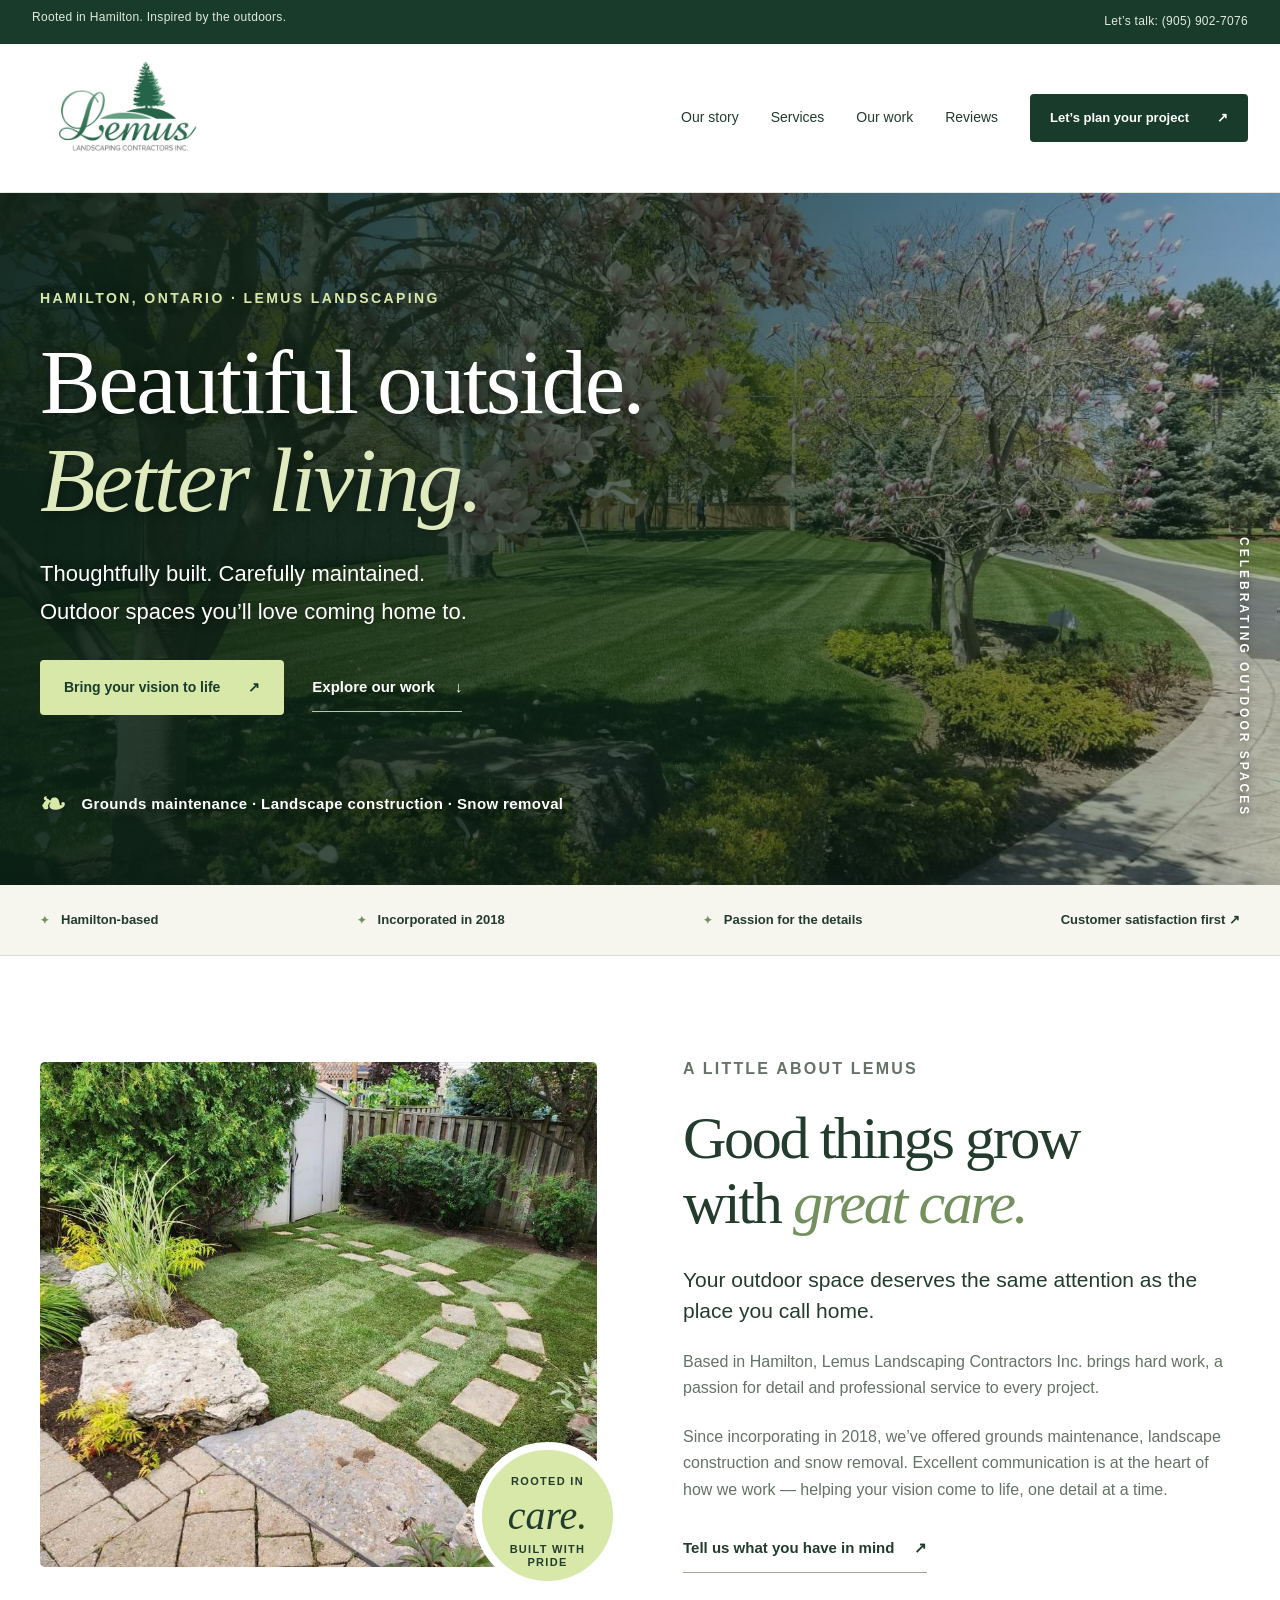
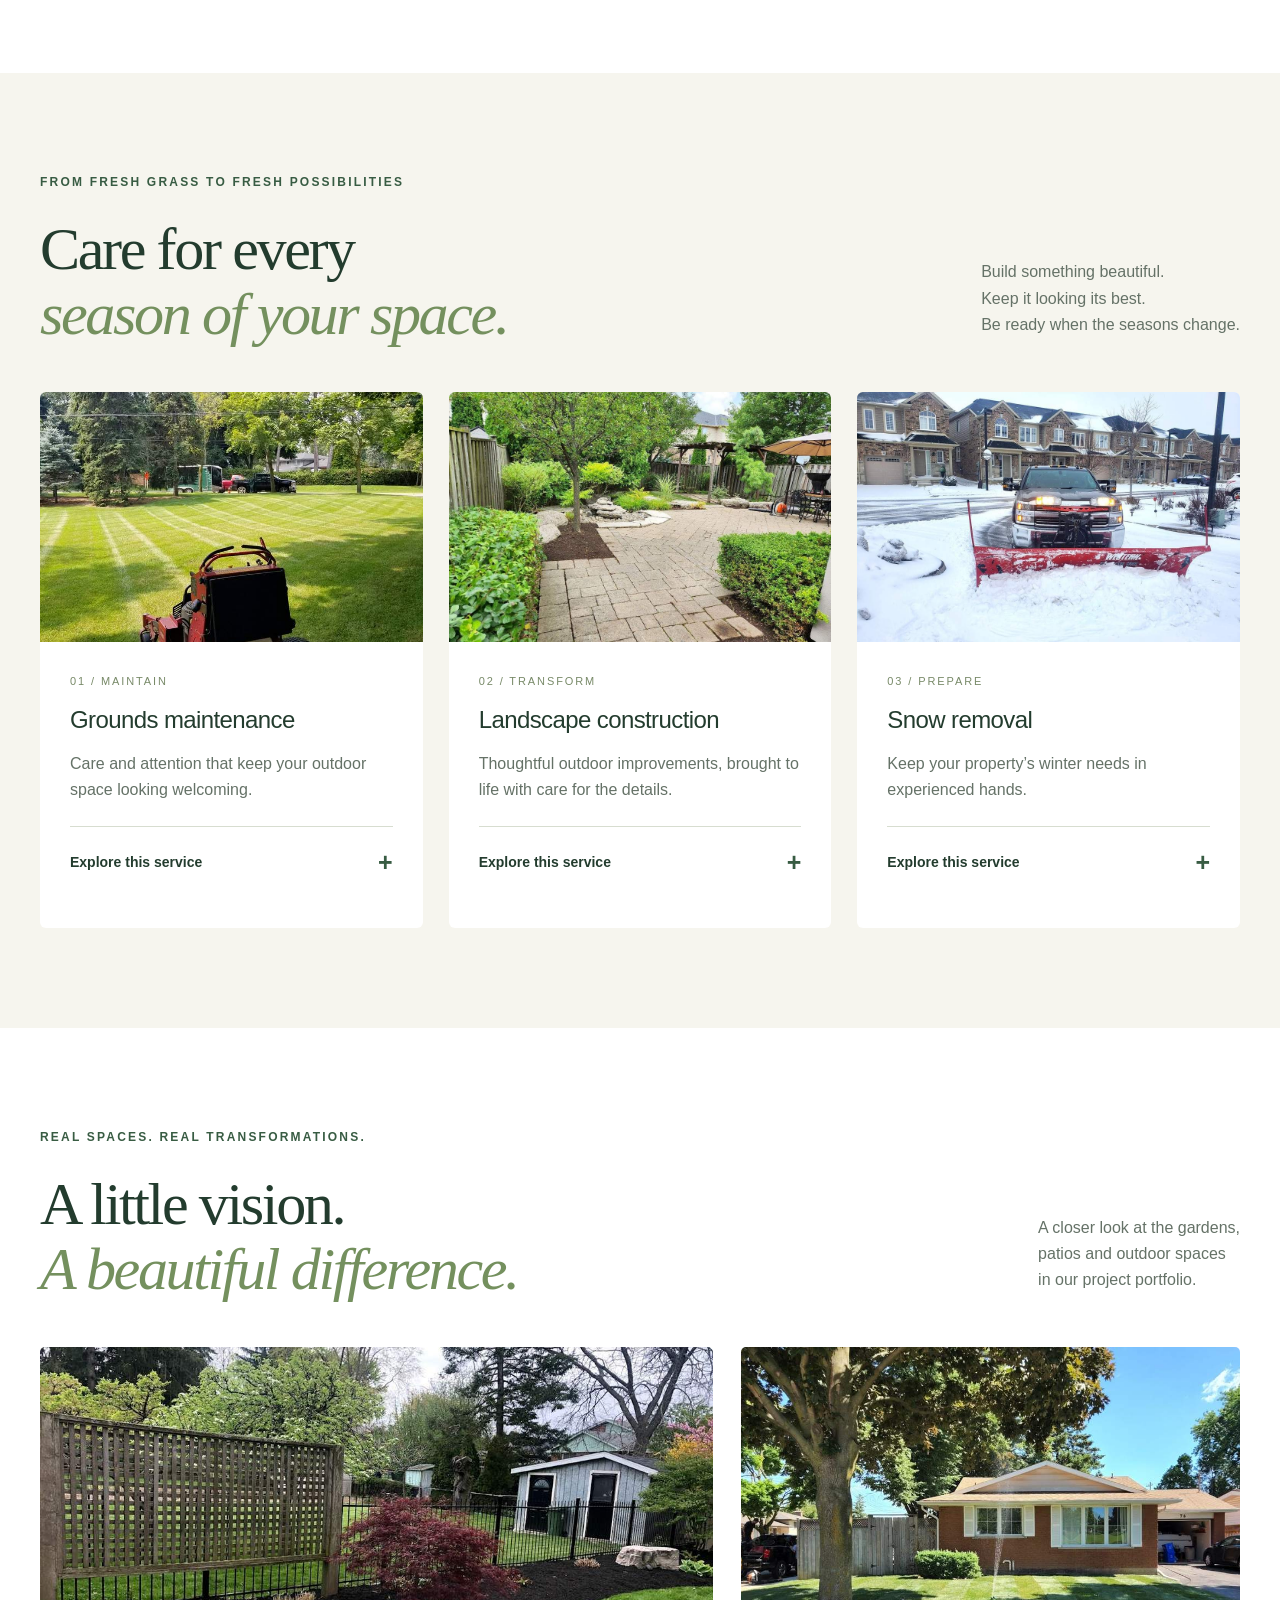
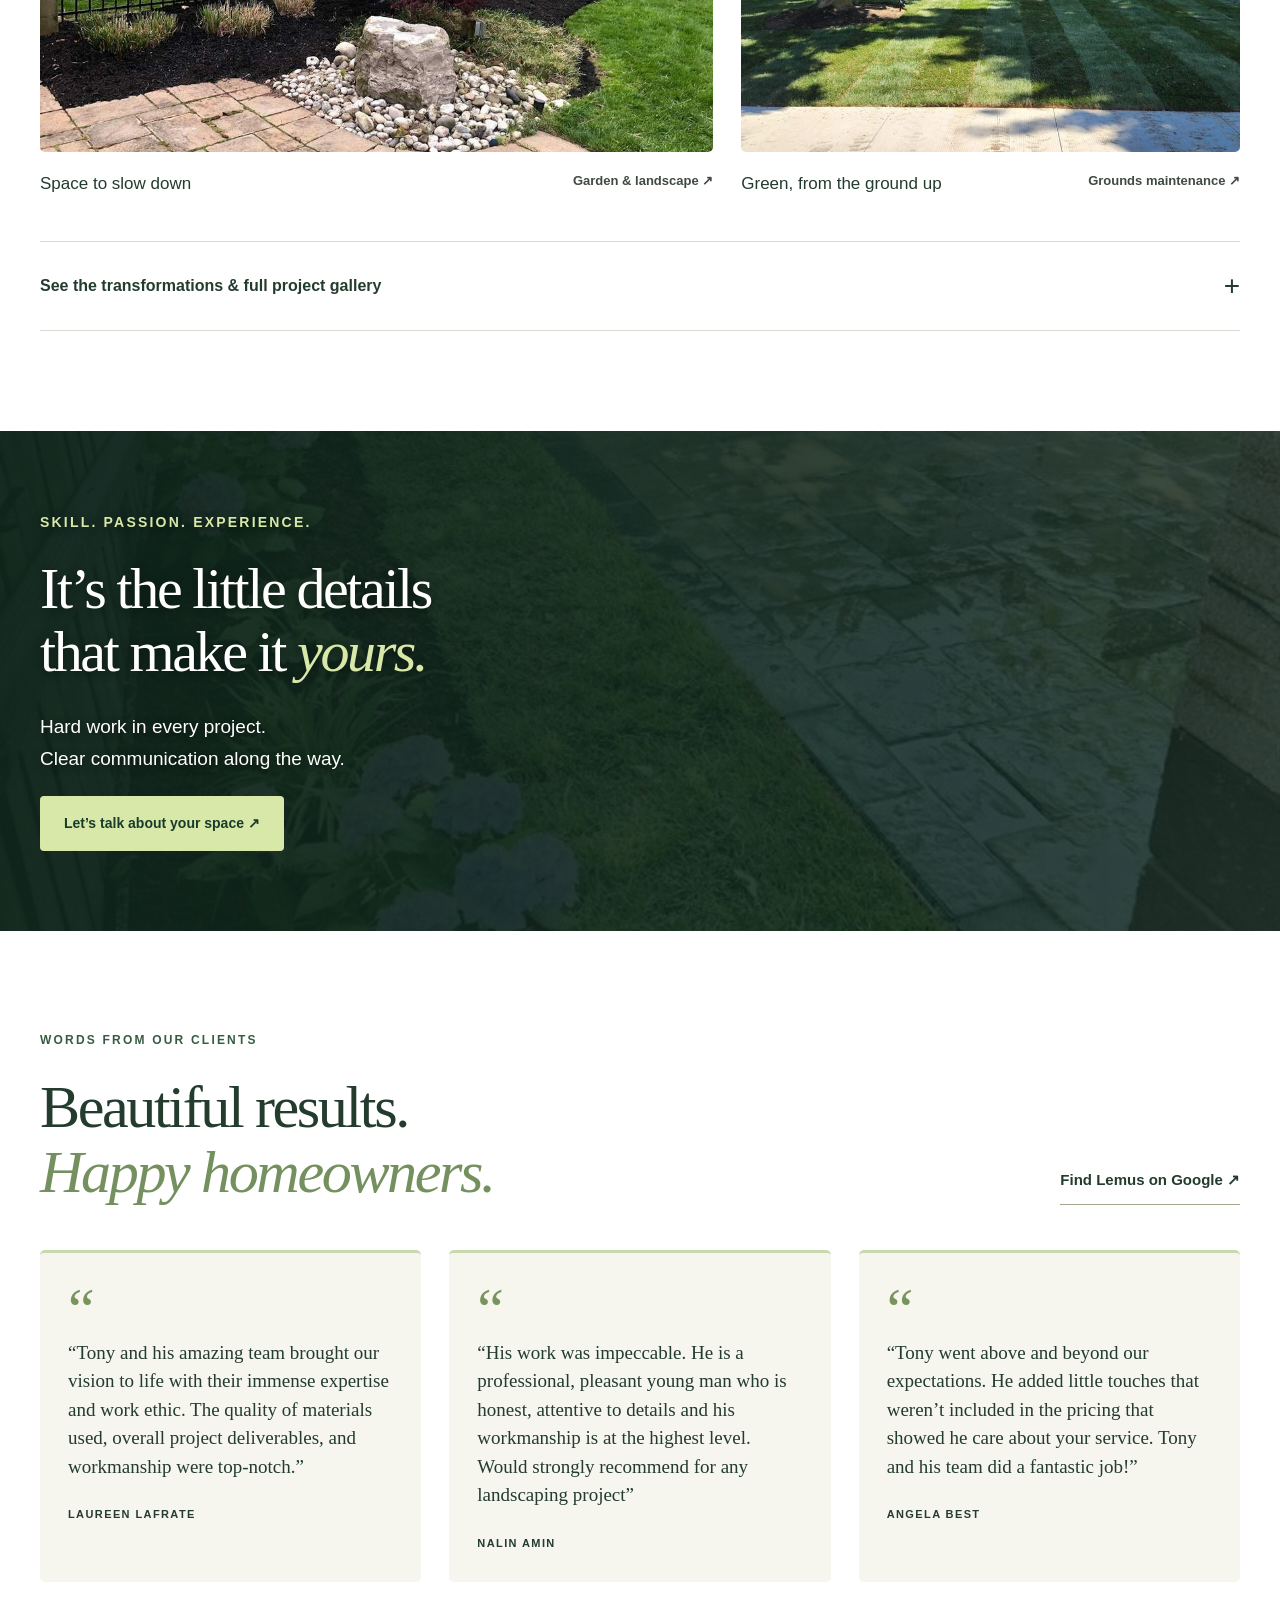
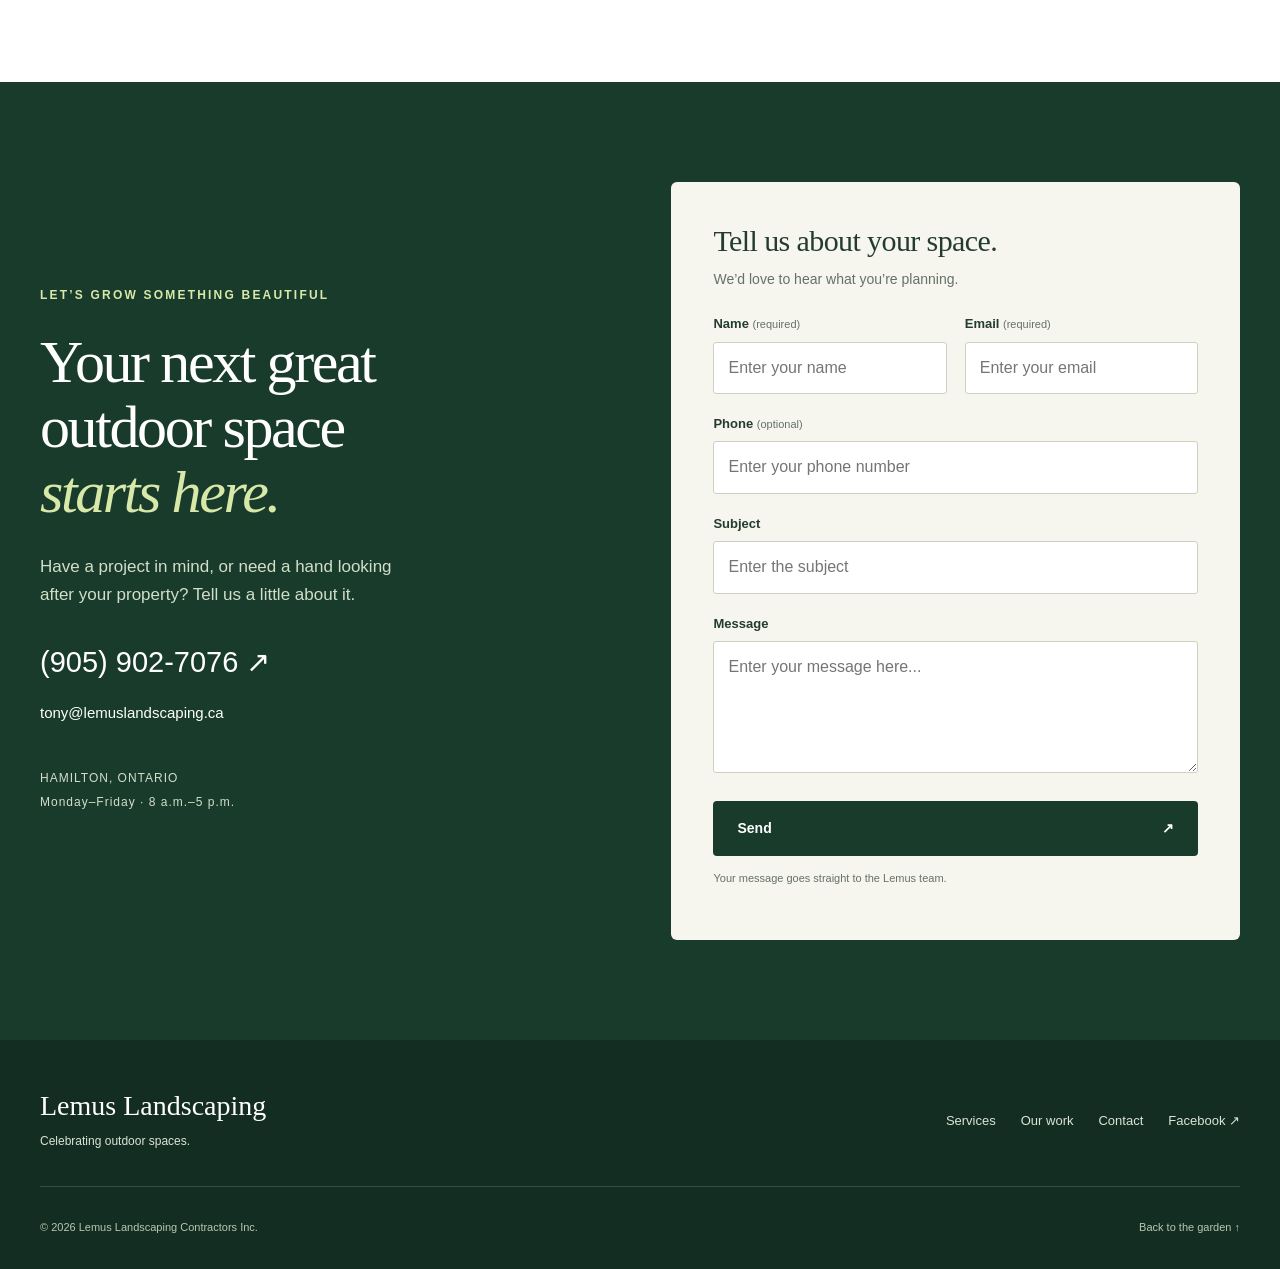
==== commit 6a520cfa: "Lemus: cache-bust CSS, JS, logo and banner images" ====
--- a/index.html
+++ b/index.html
@@ -1,8 +1,8 @@
 <!doctype html>
-<html lang="en"><head><meta charset="utf-8"><meta name="viewport" content="width=device-width, initial-scale=1"><meta name="theme-color" content="#193b2c"><meta name="description" content="Hamilton-based Lemus Landscaping Contractors Inc. Grounds maintenance, landscape construction and snow removal. Call 905-902-7076 to discuss your outdoor space."><title>Lemus Landscaping | Beautiful outdoor spaces in Hamilton</title><link rel="icon" href="assets/favicon.svg" type="image/svg+xml"><link rel="canonical" href="https://lemuslandscaping.ca/"><meta property="og:type" content="website"><meta property="og:site_name" content="Lemus Landscaping"><meta property="og:title" content="Lemus Landscaping | Beautiful outdoor spaces in Hamilton"><meta property="og:description" content="Hamilton-based Lemus Landscaping Contractors Inc. Grounds maintenance, landscape construction and snow removal. Call 905-902-7076 to discuss your outdoor space."><meta property="og:url" content="https://lemuslandscaping.ca/"><meta property="og:image" content="https://lemuslandscaping.ca/assets/og-image.jpg"><meta property="og:image:width" content="1200"><meta property="og:image:height" content="630"><meta property="og:image:alt" content="A Lemus landscaped garden"><meta property="og:locale" content="en_CA"><meta name="twitter:card" content="summary_large_image"><meta name="twitter:title" content="Lemus Landscaping | Beautiful outdoor spaces in Hamilton"><meta name="twitter:description" content="Grounds maintenance, landscape construction and snow removal in Hamilton, Ontario. Call (905) 902-7076."><meta name="twitter:image" content="https://lemuslandscaping.ca/assets/og-image.jpg"><link rel="icon" href="assets/favicon-32.png" type="image/png" sizes="32x32"><link rel="icon" href="assets/favicon-192.png" type="image/png" sizes="192x192"><link rel="apple-touch-icon" href="assets/apple-touch-icon.png" sizes="180x180"><script type="application/ld+json">{"@context":"https://schema.org","@type":"LandscapingBusiness","name":"Lemus Landscaping Contractors Inc.","url":"https://lemuslandscaping.ca/","logo":"https://lemuslandscaping.ca/assets/logo.png","image":"https://lemuslandscaping.ca/assets/og-image.jpg","telephone":"+1-905-902-7076","email":"tony@lemuslandscaping.ca","address":{"@type":"PostalAddress","addressLocality":"Hamilton","addressRegion":"ON","addressCountry":"CA"},"areaServed":{"@type":"City","name":"Hamilton"},"openingHoursSpecification":[{"@type":"OpeningHoursSpecification","dayOfWeek":["Monday","Tuesday","Wednesday","Thursday","Friday"],"opens":"08:00","closes":"17:00"}],"sameAs":["https://www.facebook.com/lemuslandscapingcontractors"]}</script><link rel="stylesheet" href="styles.css"><script defer src="script.js"></script></head>
+<html lang="en"><head><meta charset="utf-8"><meta name="viewport" content="width=device-width, initial-scale=1"><meta name="theme-color" content="#193b2c"><meta name="description" content="Hamilton-based Lemus Landscaping Contractors Inc. Grounds maintenance, landscape construction and snow removal. Call 905-902-7076 to discuss your outdoor space."><title>Lemus Landscaping | Beautiful outdoor spaces in Hamilton</title><link rel="icon" href="assets/favicon.svg" type="image/svg+xml"><link rel="canonical" href="https://lemuslandscaping.ca/"><meta property="og:type" content="website"><meta property="og:site_name" content="Lemus Landscaping"><meta property="og:title" content="Lemus Landscaping | Beautiful outdoor spaces in Hamilton"><meta property="og:description" content="Hamilton-based Lemus Landscaping Contractors Inc. Grounds maintenance, landscape construction and snow removal. Call 905-902-7076 to discuss your outdoor space."><meta property="og:url" content="https://lemuslandscaping.ca/"><meta property="og:image" content="https://lemuslandscaping.ca/assets/og-image.jpg"><meta property="og:image:width" content="1200"><meta property="og:image:height" content="630"><meta property="og:image:alt" content="A Lemus landscaped garden"><meta property="og:locale" content="en_CA"><meta name="twitter:card" content="summary_large_image"><meta name="twitter:title" content="Lemus Landscaping | Beautiful outdoor spaces in Hamilton"><meta name="twitter:description" content="Grounds maintenance, landscape construction and snow removal in Hamilton, Ontario. Call (905) 902-7076."><meta name="twitter:image" content="https://lemuslandscaping.ca/assets/og-image.jpg"><link rel="icon" href="assets/favicon-32.png" type="image/png" sizes="32x32"><link rel="icon" href="assets/favicon-192.png" type="image/png" sizes="192x192"><link rel="apple-touch-icon" href="assets/apple-touch-icon.png" sizes="180x180"><script type="application/ld+json">{"@context":"https://schema.org","@type":"LandscapingBusiness","name":"Lemus Landscaping Contractors Inc.","url":"https://lemuslandscaping.ca/","logo":"https://lemuslandscaping.ca/assets/logo.png?v=20261030b","image":"https://lemuslandscaping.ca/assets/og-image.jpg","telephone":"+1-905-902-7076","email":"tony@lemuslandscaping.ca","address":{"@type":"PostalAddress","addressLocality":"Hamilton","addressRegion":"ON","addressCountry":"CA"},"areaServed":{"@type":"City","name":"Hamilton"},"openingHoursSpecification":[{"@type":"OpeningHoursSpecification","dayOfWeek":["Monday","Tuesday","Wednesday","Thursday","Friday"],"opens":"08:00","closes":"17:00"}],"sameAs":["https://www.facebook.com/lemuslandscapingcontractors"]}</script><link rel="stylesheet" href="styles.css?v=20261030b"><script defer src="script.js?v=20261030b"></script></head>
 <body><a class="skip" href="#main">Skip to content</a>
 <div class="topbar"><span>Rooted in Hamilton. Inspired by the outdoors.</span><a href="tel:+19059027076">Let’s talk: (905) 902-7076</a></div>
-<header class="header"><div class="nav-wrap"><a class="brand" href="#home" aria-label="Lemus Landscaping home"><img src="assets/logo.png" width="144" height="100" alt="Lemus Landscaping Contractors Inc."></a><button class="menu-toggle" aria-controls="nav" aria-expanded="false" type="button"><span class="menu-lines" aria-hidden="true">☰</span><span>Menu</span></button><nav id="nav" aria-label="Main navigation"><a href="#about">Our story</a><a href="#services">Services</a><a href="#projects">Our work</a><a href="#reviews">Reviews</a><a class="button small" href="#contact">Let’s plan your project <span aria-hidden="true">↗</span></a></nav></div></header>
+<header class="header"><div class="nav-wrap"><a class="brand" href="#home" aria-label="Lemus Landscaping home"><img src="assets/logo.png?v=20261030b" width="144" height="100" alt="Lemus Landscaping Contractors Inc."></a><button class="menu-toggle" aria-controls="nav" aria-expanded="false" type="button"><span class="menu-lines" aria-hidden="true">☰</span><span>Menu</span></button><nav id="nav" aria-label="Main navigation"><a href="#about">Our story</a><a href="#services">Services</a><a href="#projects">Our work</a><a href="#reviews">Reviews</a><a class="button small" href="#contact">Let’s plan your project <span aria-hidden="true">↗</span></a></nav></div></header>
 <main id="main">
 <section class="hero" id="home"><div class="hero-photo" role="img" aria-label="A Lemus landscaped garden with flowering trees and a lush green lawn"></div><div class="hero-shade"></div><div class="hero-content wrap"><p class="eyebrow light">HAMILTON, ONTARIO · LEMUS LANDSCAPING</p><h1>Beautiful outside.<br><em>Better living.</em></h1><p class="hero-copy">Thoughtfully built. Carefully maintained.<br>Outdoor spaces you’ll love coming home to.</p><div class="actions"><a class="button lime" href="#contact">Bring your vision to life <span aria-hidden="true">↗</span></a><a class="text-link white" href="#projects">Explore our work <span aria-hidden="true">↓</span></a></div><div class="hero-note"><span class="leaf" aria-hidden="true">❧</span><span>Grounds maintenance · Landscape construction · Snow removal</span></div></div><span class="vertical-note">CELEBRATING OUTDOOR SPACES</span></section>
 <div class="trustbar"><div class="wrap trust-inner"><span>Hamilton-based</span><span>Incorporated in 2018</span><span>Passion for the details</span><a href="#reviews">Customer satisfaction first ↗</a></div></div>
--- a/styles.css
+++ b/styles.css
@@ -1,7 +1,25 @@
-:root{--forest:#193b2c;--deep:#132d23;--green:#385c43;--lime:#d7e8a8;--cream:#f6f5ee;--ink:#233c2e;--muted:#657267;--line:#d7ddd0}*{box-sizing:border-box}html{scroll-behavior:smooth;scroll-padding-top:100px}body{margin:0;background:#fff;color:var(--ink);font-family:Arial,Helvetica,sans-serif;font-size:17px;line-height:1.65}a{color:inherit;text-decoration:none}a,button,input,textarea,summary{-webkit-tap-highlight-color:transparent}button,input,textarea{font:inherit}button,a,summary{touch-action:manipulation}img{display:block;max-width:100%;object-fit:cover}figure{margin:0}h1,h2,h3,p{margin-top:0}h1,h2{font-family:Georgia,'Times New Roman',serif;font-weight:400;letter-spacing:-2.4px;line-height:1.08}h1{font-size:clamp(54px,7.1vw,96px);margin-bottom:25px}h2{font-size:clamp(38px,4.7vw,62px);margin-bottom:28px}h3{font-size:25px;line-height:1.25;font-weight:500;letter-spacing:-.6px;margin-bottom:16px}em{font-weight:400;color:#74905e}p{margin-bottom:22px}a:focus-visible,button:focus-visible,summary:focus-visible{outline:3px solid #719243;outline-offset:5px}.wrap{max-width:1200px;width:calc(100% - 64px);margin-inline:auto}.section{padding-top:100px;padding-bottom:100px}.eyebrow{font-size:12px;letter-spacing:2.2px;font-weight:700;margin-bottom:24px;color:var(--green)}.eyebrow.light{color:var(--lime)}.topbar{background:var(--forest);color:#e3eadc;padding:8px 32px;display:flex;justify-content:space-between;font-size:12px;letter-spacing:.3px}.topbar a{padding:4px 0}.header{position:sticky;top:0;z-index:50;background:rgba(255,255,255,.98);border-bottom:1px solid #e6e8df}.nav-wrap{max-width:1264px;width:calc(100% - 64px);margin:auto;display:flex;align-items:center;justify-content:space-between;min-height:96px}.brand{display:flex;align-items:center;min-height:44px}.brand img{width:134px;height:84px;object-fit:contain}nav{display:flex;align-items:center;gap:32px;font-size:14px}nav>a{min-height:44px;display:flex;align-items:center}nav>a:hover:not(.button){color:#668343}.button{display:inline-flex;align-items:center;justify-content:space-between;gap:28px;min-height:54px;border:0;background:var(--forest);color:#fff;padding:16px 24px;font-size:14px;font-weight:600;cursor:pointer;border-radius:4px}.button:hover{background:#2e513a}.button.lime{background:var(--lime);color:var(--forest)}.button.lime:hover{background:#e5f0c4}.button.small{min-height:48px;padding:12px 20px;font-size:13px}.text-link{display:inline-flex;align-items:center;gap:20px;font-size:15px;font-weight:600;border-bottom:1px solid #9ba88b;min-height:48px}.text-link.white{color:#fff;border-color:#bbc6ab}.menu-toggle{display:none}.skip{position:fixed;top:-100px;left:16px;padding:12px;background:#fff;z-index:100}.skip:focus{top:10px}.hero{position:relative;color:white;min-height:670px;overflow:hidden}.hero-photo,.hero-shade{position:absolute;inset:0}.hero-photo{background:url('assets/project-06.jpg') center 48%/cover no-repeat}.hero-shade{background:linear-gradient(90deg,rgba(13,39,25,.85),rgba(13,39,25,.35) 65%,rgba(13,39,25,.06))}.hero-content{position:relative;padding-top:94px;padding-bottom:55px}.hero h1 em{color:#e0eabf}.hero-copy{font-size:20px;color:#f1f3e9;line-height:1.7}.actions{display:flex;align-items:center;gap:28px;margin-top:30px}.hero-note{display:flex;align-items:center;gap:15px;margin-top:64px;font-size:12px;color:#ecf0e6;letter-spacing:.4px}.leaf{font-size:31px;color:var(--lime)}.vertical-note{position:absolute;right:27px;bottom:68px;writing-mode:vertical-rl;font-size:10px;letter-spacing:3px}.trustbar{background:var(--cream);border-bottom:1px solid var(--line)}.trust-inner{display:flex;align-items:center;justify-content:space-between;padding:24px 0;font-size:13px;font-weight:600}.trust-inner span:before{content:'✦';font-size:11px;margin-right:12px;color:#74905e}.about{display:grid;grid-template-columns:1fr 1fr;gap:86px;align-items:center}.about-images{position:relative}.about-main{width:100%;height:505px;border-radius:5px 5px 90px 5px}.stamp{position:absolute;bottom:-22px;right:-24px;width:147px;height:147px;border-radius:50%;background:var(--lime);border:8px solid #fff;text-align:center;padding:25px 10px;line-height:1.2}.stamp span{display:block;font-size:9px;letter-spacing:1.3px}.stamp strong{display:block;font:italic 40px Georgia;margin:4px 0}.about-copy p{font-size:16px;color:var(--muted)}.about-copy .lead{font-size:21px;color:var(--ink);line-height:1.5}.services{background:var(--cream)}.section-heading{display:flex;justify-content:space-between;align-items:flex-end;gap:30px;margin-bottom:45px}.section-heading h2{margin-bottom:0}.section-heading>p{color:var(--muted);font-size:16px;margin:0 0 8px;max-width:320px}.service-grid{display:grid;grid-template-columns:repeat(3,1fr);gap:26px}.service{background:#fff;border-radius:6px;overflow:hidden}.service>img{width:100%;height:250px}.service-body{padding:30px}.number{font-size:11px;letter-spacing:1.9px;color:#788a68;display:block;margin-bottom:15px}.service-body>p{font-size:16px;color:var(--muted);min-height:53px}.service h3{font-size:24px}details>summary{list-style:none;cursor:pointer;min-height:48px;display:flex;align-items:center;justify-content:space-between;font-size:14px;font-weight:600;border-top:1px solid var(--line);padding:15px 0;gap:16px}details>summary::-webkit-details-marker{display:none}.service summary:after{content:'+';font-size:25px;color:var(--green)}.service details[open] summary:after{content:'−'}.service details p{font-size:15px;color:var(--muted);margin:12px 0}.service details .text-link{font-size:13px}.project-grid{display:grid;grid-template-columns:1.35fr 1fr;gap:28px}.project-grid img{width:100%;height:405px;border-radius:5px}.project-grid a:hover img,.gallery a:hover img{filter:brightness(.95)}figcaption{font-size:12px;color:var(--muted);padding:18px 0}.project-grid figcaption{display:flex;justify-content:space-between;gap:14px}.project-grid figcaption span:first-child{font-size:17px;color:var(--ink)}.project-details{margin-top:25px;border-bottom:1px solid var(--line)}.project-details>summary{font-size:16px;padding:21px 0;min-height:68px}.project-details>summary span{font-size:28px;font-weight:400}.expanded{padding:25px 0}.before-after{display:grid;grid-template-columns:repeat(4,1fr);gap:18px;margin:30px 0 40px}.before-after img{height:290px;width:100%;border-radius:4px}.gallery{display:grid;grid-template-columns:repeat(3,1fr);gap:25px}.gallery img{width:100%;height:250px;border-radius:4px}.care-banner{position:relative;background:linear-gradient(90deg,rgba(19,45,35,.94),rgba(19,45,35,.62)),url('assets/project-03.jpg') center 60%/cover no-repeat;padding:80px 0;color:#fff}.care-banner h2{font-size:58px}.care-banner em{color:var(--lime)}.care-banner p:not(.eyebrow){color:#dfe8d6}.care-banner .wrap{position:relative}.review-grid{display:grid;grid-template-columns:repeat(3,1fr);gap:28px}.review{padding:26px 28px 30px;background:var(--cream);border-radius:5px;border-top:3px solid #c8d9ad}.quote{font:60px Georgia;color:#78935c;line-height:1}.review blockquote{font:19px/1.5 Georgia;margin:0 0 20px}.review p{font-size:14px;color:var(--muted)}.review footer{font-size:11px;letter-spacing:1.4px;font-weight:700;margin-top:24px}.review-source{font-size:12px;color:var(--muted);margin-top:20px;margin-bottom:0}.contact{background:var(--forest);color:white}.contact-grid{display:grid;grid-template-columns:1fr 1.05fr;gap:90px;align-items:center}.contact h2{font-size:60px}.contact h2 em{color:var(--lime)}.contact-copy>p:not(.eyebrow){color:#d2dec9;max-width:370px}.contact-phone{display:block;font-size:29px;margin:30px 0 5px;min-height:48px}.contact-email{font-size:15px;display:inline-flex;align-items:center;min-height:44px;overflow-wrap:anywhere}.hours{margin-top:30px;font-size:12px;letter-spacing:1px;line-height:2}.contact-form{background:var(--cream);color:var(--ink);padding:42px;border-radius:6px}.contact-form h3{font:30px Georgia;margin-bottom:10px}.contact-form>p{font-size:14px;color:var(--muted)}label{display:block;font-size:13px;font-weight:600;margin-bottom:7px}label span{font-weight:400;color:#657267;font-size:11px}input,textarea{width:100%;border:1px solid #cbd2c3;border-radius:3px;background:#fff;color:var(--ink);font-size:16px;min-height:48px;padding:12px 14px;outline:none;margin-bottom:19px}textarea{resize:vertical;min-height:125px}input:focus,textarea:focus{outline:2px solid #75954e;outline-offset:2px}.form-row{display:grid;grid-template-columns:1fr 1fr;gap:18px}.contact-form .button{width:100%}.contact-form .form-note{font-size:11px;line-height:1.5;margin:14px 0 0}.contact-form #form-status{margin:12px 0 0;font-size:13px}.footer{background:var(--deep);color:#dbe4d5;padding:50px 0 20px}.footer-top{display:flex;align-items:center;justify-content:space-between;padding-bottom:34px}.footer strong{font:28px Georgia;color:#fff}.footer p{font-size:12px;margin:8px 0 0}.footer-top>div:last-child{display:flex;gap:25px;font-size:13px}.footer a{min-height:44px;display:inline-flex;align-items:center}.footer-bottom{border-top:1px solid #355041;display:flex;justify-content:space-between;align-items:center;padding-top:18px;font-size:11px;color:#b7c8ae}
+:root{--forest:#193b2c;--deep:#132d23;--green:#385c43;--lime:#d7e8a8;--cream:#f6f5ee;--ink:#233c2e;--muted:#657267;--line:#d7ddd0}*{box-sizing:border-box}html{scroll-behavior:smooth;scroll-padding-top:152px}body{margin:0;background:#fff;color:var(--ink);font-family:Arial,Helvetica,sans-serif;font-size:17px;line-height:1.65}a{color:inherit;text-decoration:none}a,button,input,textarea,summary{-webkit-tap-highlight-color:transparent}button,input,textarea{font:inherit}button,a,summary{touch-action:manipulation}img{display:block;max-width:100%;object-fit:cover}figure{margin:0}h1,h2,h3,p{margin-top:0}h1,h2{font-family:Georgia,'Times New Roman',serif;font-weight:400;letter-spacing:-2.4px;line-height:1.08}h1{font-size:clamp(54px,7.1vw,96px);margin-bottom:25px}h2{font-size:clamp(38px,4.7vw,62px);margin-bottom:28px}h3{font-size:25px;line-height:1.25;font-weight:500;letter-spacing:-.6px;margin-bottom:16px}em{font-weight:400;color:#74905e}p{margin-bottom:22px}a:focus-visible,button:focus-visible,summary:focus-visible{outline:3px solid #719243;outline-offset:5px}.wrap{max-width:1200px;width:calc(100% - 64px);margin-inline:auto}.section{padding-top:100px;padding-bottom:100px}.eyebrow{font-size:12px;letter-spacing:2.2px;font-weight:700;margin-bottom:24px;color:var(--green)}.eyebrow.light{color:var(--lime)}.topbar{background:var(--forest);color:#e3eadc;padding:8px 32px;display:flex;justify-content:space-between;font-size:12px;letter-spacing:.3px}.topbar a{padding:4px 0}.header{position:sticky;top:0;z-index:50;background:rgba(255,255,255,.98);border-bottom:1px solid #e6e8df}.nav-wrap{max-width:1264px;width:calc(100% - 64px);margin:auto;display:flex;align-items:center;justify-content:space-between;min-height:148px;gap:24px}.brand{display:flex;align-items:center;min-height:44px}.brand{flex-shrink:0}.brand img{width:190px;height:132px;object-fit:contain}nav{display:flex;align-items:center;gap:32px;font-size:14px}nav>a{min-height:44px;display:flex;align-items:center}nav>a:hover:not(.button){color:#668343}.button{display:inline-flex;align-items:center;justify-content:space-between;gap:28px;min-height:54px;border:0;background:var(--forest);color:#fff;padding:16px 24px;font-size:14px;font-weight:600;cursor:pointer;border-radius:4px}.button:hover{background:#2e513a}.button.lime{background:var(--lime);color:var(--forest)}.button.lime:hover{background:#e5f0c4}.button.small{min-height:48px;padding:12px 20px;font-size:13px}.text-link{display:inline-flex;align-items:center;gap:20px;font-size:15px;font-weight:600;border-bottom:1px solid #9ba88b;min-height:48px}.text-link.white{color:#fff;border-color:#bbc6ab}.menu-toggle{display:none}.skip{position:fixed;top:-100px;left:16px;padding:12px;background:#fff;z-index:100}.skip:focus{top:10px}.hero{position:relative;color:white;min-height:670px;overflow:hidden}.hero-photo,.hero-shade{position:absolute;inset:0}.hero-photo{background:url('assets/project-06.jpg?v=20261030b') center 48%/cover no-repeat}.hero-shade{background:linear-gradient(90deg,rgba(13,39,25,.85),rgba(13,39,25,.35) 65%,rgba(13,39,25,.06))}.hero-content{position:relative;padding-top:94px;padding-bottom:55px}.hero h1 em{color:#e0eabf}.hero-copy{font-size:20px;color:#f1f3e9;line-height:1.7}.actions{display:flex;align-items:center;gap:28px;margin-top:30px}.hero-note{display:flex;align-items:center;gap:15px;margin-top:64px;font-size:12px;color:#ecf0e6;letter-spacing:.4px}.leaf{font-size:31px;color:var(--lime)}.vertical-note{position:absolute;right:27px;bottom:68px;writing-mode:vertical-rl;font-size:10px;letter-spacing:3px}.trustbar{background:var(--cream);border-bottom:1px solid var(--line)}.trust-inner{display:flex;align-items:center;justify-content:space-between;padding:24px 0;font-size:13px;font-weight:600}.trust-inner span:before{content:'✦';font-size:11px;margin-right:12px;color:#74905e}.about{display:grid;grid-template-columns:1fr 1fr;gap:86px;align-items:center}.about-images{position:relative}.about-main{width:100%;height:505px;border-radius:5px 5px 90px 5px}.stamp{position:absolute;bottom:-22px;right:-24px;width:147px;height:147px;border-radius:50%;background:var(--lime);border:8px solid #fff;text-align:center;padding:25px 10px;line-height:1.2}.stamp span{display:block;font-size:9px;letter-spacing:1.3px}.stamp strong{display:block;font:italic 40px Georgia;margin:4px 0}.about-copy p{font-size:16px;color:var(--muted)}.about-copy .lead{font-size:21px;color:var(--ink);line-height:1.5}.services{background:var(--cream)}.section-heading{display:flex;justify-content:space-between;align-items:flex-end;gap:30px;margin-bottom:45px}.section-heading h2{margin-bottom:0}.section-heading>p{color:var(--muted);font-size:16px;margin:0 0 8px;max-width:320px}.service-grid{display:grid;grid-template-columns:repeat(3,1fr);gap:26px}.service{background:#fff;border-radius:6px;overflow:hidden}.service>img{width:100%;height:250px}.service-body{padding:30px}.number{font-size:11px;letter-spacing:1.9px;color:#788a68;display:block;margin-bottom:15px}.service-body>p{font-size:16px;color:var(--muted);min-height:53px}.service h3{font-size:24px}details>summary{list-style:none;cursor:pointer;min-height:48px;display:flex;align-items:center;justify-content:space-between;font-size:14px;font-weight:600;border-top:1px solid var(--line);padding:15px 0;gap:16px}details>summary::-webkit-details-marker{display:none}.service summary:after{content:'+';font-size:25px;color:var(--green)}.service details[open] summary:after{content:'−'}.service details p{font-size:15px;color:var(--muted);margin:12px 0}.service details .text-link{font-size:13px}.project-grid{display:grid;grid-template-columns:1.35fr 1fr;gap:28px}.project-grid img{width:100%;height:405px;border-radius:5px}.project-grid a:hover img,.gallery a:hover img{filter:brightness(.95)}figcaption{font-size:12px;color:var(--muted);padding:18px 0}.project-grid figcaption{display:flex;justify-content:space-between;gap:14px}.project-grid figcaption span:first-child{font-size:17px;color:var(--ink)}.project-details{margin-top:25px;border-bottom:1px solid var(--line)}.project-details>summary{font-size:16px;padding:21px 0;min-height:68px}.project-details>summary span{font-size:28px;font-weight:400}.expanded{padding:25px 0}.before-after{display:grid;grid-template-columns:repeat(4,1fr);gap:18px;margin:30px 0 40px}.before-after img{height:290px;width:100%;border-radius:4px}.gallery{display:grid;grid-template-columns:repeat(3,1fr);gap:25px}.gallery img{width:100%;height:250px;border-radius:4px}.care-banner{position:relative;background:linear-gradient(90deg,rgba(19,45,35,.94),rgba(19,45,35,.62)),url('assets/project-03.jpg?v=20261030b') center 60%/cover no-repeat;padding:80px 0;color:#fff}.care-banner h2{font-size:58px}.care-banner em{color:var(--lime)}.care-banner p:not(.eyebrow){color:#dfe8d6}.care-banner .wrap{position:relative}.review-grid{display:grid;grid-template-columns:repeat(3,1fr);gap:28px}.review{padding:26px 28px 30px;background:var(--cream);border-radius:5px;border-top:3px solid #c8d9ad}.quote{font:60px Georgia;color:#78935c;line-height:1}.review blockquote{font:19px/1.5 Georgia;margin:0 0 20px}.review p{font-size:14px;color:var(--muted)}.review footer{font-size:11px;letter-spacing:1.4px;font-weight:700;margin-top:24px}.review-source{font-size:12px;color:var(--muted);margin-top:20px;margin-bottom:0}.contact{background:var(--forest);color:white}.contact-grid{display:grid;grid-template-columns:1fr 1.05fr;gap:90px;align-items:center}.contact h2{font-size:60px}.contact h2 em{color:var(--lime)}.contact-copy>p:not(.eyebrow){color:#d2dec9;max-width:370px}.contact-phone{display:block;font-size:29px;margin:30px 0 5px;min-height:48px}.contact-email{font-size:15px;display:inline-flex;align-items:center;min-height:44px;overflow-wrap:anywhere}.hours{margin-top:30px;font-size:12px;letter-spacing:1px;line-height:2}.contact-form{background:var(--cream);color:var(--ink);padding:42px;border-radius:6px}.contact-form h3{font:30px Georgia;margin-bottom:10px}.contact-form>p{font-size:14px;color:var(--muted)}label{display:block;font-size:13px;font-weight:600;margin-bottom:7px}label span{font-weight:400;color:#657267;font-size:11px}input,textarea{width:100%;border:1px solid #cbd2c3;border-radius:3px;background:#fff;color:var(--ink);font-size:16px;min-height:48px;padding:12px 14px;outline:none;margin-bottom:19px}textarea{resize:vertical;min-height:125px}input:focus,textarea:focus{outline:2px solid #75954e;outline-offset:2px}.form-row{display:grid;grid-template-columns:1fr 1fr;gap:18px}.contact-form .button{width:100%}.contact-form .form-note{font-size:11px;line-height:1.5;margin:14px 0 0}.contact-form #form-status{margin:12px 0 0;font-size:13px}.footer{background:var(--deep);color:#dbe4d5;padding:50px 0 20px}.footer-top{display:flex;align-items:center;justify-content:space-between;padding-bottom:34px}.footer strong{font:28px Georgia;color:#fff}.footer p{font-size:12px;margin:8px 0 0}.footer-top>div:last-child{display:flex;gap:25px;font-size:13px}.footer a{min-height:44px;display:inline-flex;align-items:center}.footer-bottom{border-top:1px solid #355041;display:flex;justify-content:space-between;align-items:center;padding-top:18px;font-size:11px;color:#b7c8ae}
 @media(min-width:1450px){.hero{min-height:740px}.hero-content{padding-top:116px}}
 @media(max-width:1000px){nav{gap:18px}.nav-wrap,.wrap{width:calc(100% - 48px)}.about{gap:45px}.service-body{padding:23px}.service h3{font-size:22px}.contact-grid{gap:45px}.contact-form{padding:30px}.contact h2{font-size:50px}.project-grid figcaption{display:block}.project-grid figcaption span{display:block}.review{padding:23px}.section{padding:78px 0}}
-@media(max-width:760px){html{scroll-padding-top:79px}.wrap,.nav-wrap{width:calc(100% - 40px)}.topbar{padding:8px 20px;justify-content:center}.topbar span{display:none}.topbar a{min-height:24px}.nav-wrap{min-height:76px}.brand img{width:110px;height:70px}.menu-toggle{display:flex;align-items:center;gap:9px;min-height:44px;padding:10px 8px;border:0;background:transparent;color:var(--forest);font-size:14px}.menu-lines{font-size:21px}nav{display:none;position:absolute;top:100%;left:0;width:100%;background:#fff;padding:15px 20px 24px;border-bottom:1px solid var(--line);box-shadow:0 15px 25px #193b2c15}nav.open{display:flex;align-items:stretch;flex-direction:column;gap:4px}nav>a{padding:11px 8px;min-height:48px}nav>.button{margin-top:9px}.hero{min-height:620px}.hero-content{padding-top:70px;padding-bottom:36px}.hero h1{font-size:57px;letter-spacing:-2px}.hero-copy{font-size:18px}.hero-shade{background:linear-gradient(90deg,#102f24d9,#102f2460)}.hero-photo{background-position:57% center}.eyebrow{font-size:10px;letter-spacing:1.7px}.actions{align-items:flex-start;flex-direction:column;gap:16px;margin-top:24px}.hero-note{margin-top:40px;font-size:11px;max-width:290px}.vertical-note{display:none}.trust-inner{display:grid;grid-template-columns:1fr 1fr;gap:12px;font-size:11px;padding:23px 0}.trust-inner span:before{margin-right:6px}.trust-inner a{min-height:44px;display:flex;align-items:center}.section{padding:64px 0}.about{grid-template-columns:1fr;gap:54px}.about-main{height:355px;border-bottom-right-radius:60px}.stamp{width:128px;height:128px;right:0;bottom:-24px;padding-top:19px}.stamp strong{font-size:33px}.about-copy .lead{font-size:20px}h2{font-size:40px;letter-spacing:-1.5px}.section-heading{flex-direction:column;align-items:flex-start;gap:25px;margin-bottom:30px}.service-grid,.project-grid,.review-grid,.contact-grid{grid-template-columns:1fr}.service-grid{gap:24px}.service>img{height:260px}.service-body{padding:27px}.service-body>p{min-height:0}.project-grid{gap:23px}.project-grid img{height:330px}.project-grid figcaption{display:flex}.project-grid figcaption span:last-child{font-size:11px}.project-details>summary{font-size:14px}.before-after{grid-template-columns:1fr 1fr;gap:14px}.before-after img{height:230px}.gallery{grid-template-columns:1fr 1fr;gap:16px}.gallery img{height:185px}.gallery figcaption{font-size:11px}.care-banner{padding:66px 0}.care-banner h2{font-size:41px}.review-grid{gap:18px}.review blockquote{font-size:18px}.contact-grid{gap:40px}.contact h2{font-size:44px}.contact-form{padding:27px 22px}.form-row{grid-template-columns:1fr;gap:0}.contact-phone{font-size:28px}.contact-form h3{font-size:28px}.footer-top{align-items:flex-start;flex-direction:column;gap:24px}.footer-top>div:last-child{flex-wrap:wrap;gap:12px 22px}.footer-bottom{align-items:flex-start;flex-direction:column;gap:8px}.footer{padding-top:40px}}
+@media(max-width:760px){html{scroll-padding-top:110px}.wrap,.nav-wrap{width:calc(100% - 40px)}.topbar{padding:8px 20px;justify-content:center}.topbar span{display:none}.topbar a{min-height:24px}.nav-wrap{min-height:104px}.brand img{width:140px;height:97px}.menu-toggle{display:flex;align-items:center;gap:9px;min-height:44px;padding:10px 8px;border:0;background:transparent;color:var(--forest);font-size:14px}.menu-lines{font-size:21px}nav{display:none;position:absolute;top:100%;left:0;width:100%;background:#fff;padding:15px 20px 24px;border-bottom:1px solid var(--line);box-shadow:0 15px 25px #193b2c15}nav.open{display:flex;align-items:stretch;flex-direction:column;gap:4px}nav>a{padding:11px 8px;min-height:48px}nav>.button{margin-top:9px}.hero{min-height:620px}.hero-content{padding-top:70px;padding-bottom:36px}.hero h1{font-size:57px;letter-spacing:-2px}.hero-copy{font-size:18px}.hero-shade{background:linear-gradient(90deg,#102f24d9,#102f2460)}.hero-photo{background-position:57% center}.eyebrow{font-size:10px;letter-spacing:1.7px}.actions{align-items:flex-start;flex-direction:column;gap:16px;margin-top:24px}.hero-note{margin-top:40px;font-size:11px;max-width:290px}.vertical-note{display:none}.trust-inner{display:grid;grid-template-columns:1fr 1fr;gap:12px;font-size:11px;padding:23px 0}.trust-inner span:before{margin-right:6px}.trust-inner a{min-height:44px;display:flex;align-items:center}.section{padding:64px 0}.about{grid-template-columns:1fr;gap:54px}.about-main{height:355px;border-bottom-right-radius:60px}.stamp{width:128px;height:128px;right:0;bottom:-24px;padding-top:19px}.stamp strong{font-size:33px}.about-copy .lead{font-size:20px}h2{font-size:40px;letter-spacing:-1.5px}.section-heading{flex-direction:column;align-items:flex-start;gap:25px;margin-bottom:30px}.service-grid,.project-grid,.review-grid,.contact-grid{grid-template-columns:1fr}.service-grid{gap:24px}.service>img{height:260px}.service-body{padding:27px}.service-body>p{min-height:0}.project-grid{gap:23px}.project-grid img{height:330px}.project-grid figcaption{display:flex}.project-grid figcaption span:last-child{font-size:11px}.project-details>summary{font-size:14px}.before-after{grid-template-columns:1fr 1fr;gap:14px}.before-after img{height:230px}.gallery{grid-template-columns:1fr 1fr;gap:16px}.gallery img{height:185px}.gallery figcaption{font-size:11px}.care-banner{padding:66px 0}.care-banner h2{font-size:41px}.review-grid{gap:18px}.review blockquote{font-size:18px}.contact-grid{gap:40px}.contact h2{font-size:44px}.contact-form{padding:27px 22px}.form-row{grid-template-columns:1fr;gap:0}.contact-phone{font-size:28px}.contact-form h3{font-size:28px}.footer-top{align-items:flex-start;flex-direction:column;gap:24px}.footer-top>div:last-child{flex-wrap:wrap;gap:12px 22px}.footer-bottom{align-items:flex-start;flex-direction:column;gap:8px}.footer{padding-top:40px}}
 @media(prefers-reduced-motion:reduce){html{scroll-behavior:auto}*{transition:none!important}}
 
 
+/* Readability over photos + header fit (Oct 30) */
+nav>a{white-space:nowrap}
+.hero-shade{background:linear-gradient(90deg,rgba(10,32,21,.92),rgba(10,32,21,.62) 60%,rgba(10,32,21,.3))}
+.hero-content{text-shadow:0 2px 12px rgba(0,0,0,.45)}
+.hero .eyebrow{font-size:14px;letter-spacing:2.4px;font-weight:800}
+.hero-copy{font-size:22px;color:#fff;font-weight:500}
+.hero-note{font-size:15px;color:#fff;font-weight:600}
+.vertical-note{font-size:12px;font-weight:700;color:#fff;text-shadow:0 1px 6px rgba(0,0,0,.6)}
+.care-banner{background:linear-gradient(90deg,rgba(14,36,27,.96),rgba(14,36,27,.8)),url('assets/project-03.jpg?v=20261030b') center 60%/cover no-repeat}
+.care-banner .wrap{text-shadow:0 2px 10px rgba(0,0,0,.4)}
+.care-banner .eyebrow{font-size:14px;font-weight:800}
+.care-banner p:not(.eyebrow){color:#fff;font-size:19px}
+.stamp span{font-size:11px;font-weight:700}
+figcaption{font-size:14px;color:#3f4a40;font-weight:500}
+.project-grid figcaption span:last-child{font-size:13px;font-weight:600}
+.button,.text-link{text-shadow:none}
+@media(min-width:761px) and (max-width:1000px){.nav-wrap{min-height:124px;gap:16px}.brand img{width:150px;height:104px}nav{gap:14px;font-size:13px}html{scroll-padding-top:128px}}
+@media(max-width:760px){.hero .eyebrow{font-size:12px;letter-spacing:1.8px}.hero-copy{font-size:19px}.hero-note{font-size:13px}.hero-shade{background:linear-gradient(90deg,rgba(10,32,21,.9),rgba(10,32,21,.6))}.care-banner .eyebrow{font-size:12px}.care-banner p:not(.eyebrow){font-size:17px}.gallery figcaption{font-size:13px}.project-grid figcaption span:last-child{font-size:13px}.stamp span{font-size:10px}}
